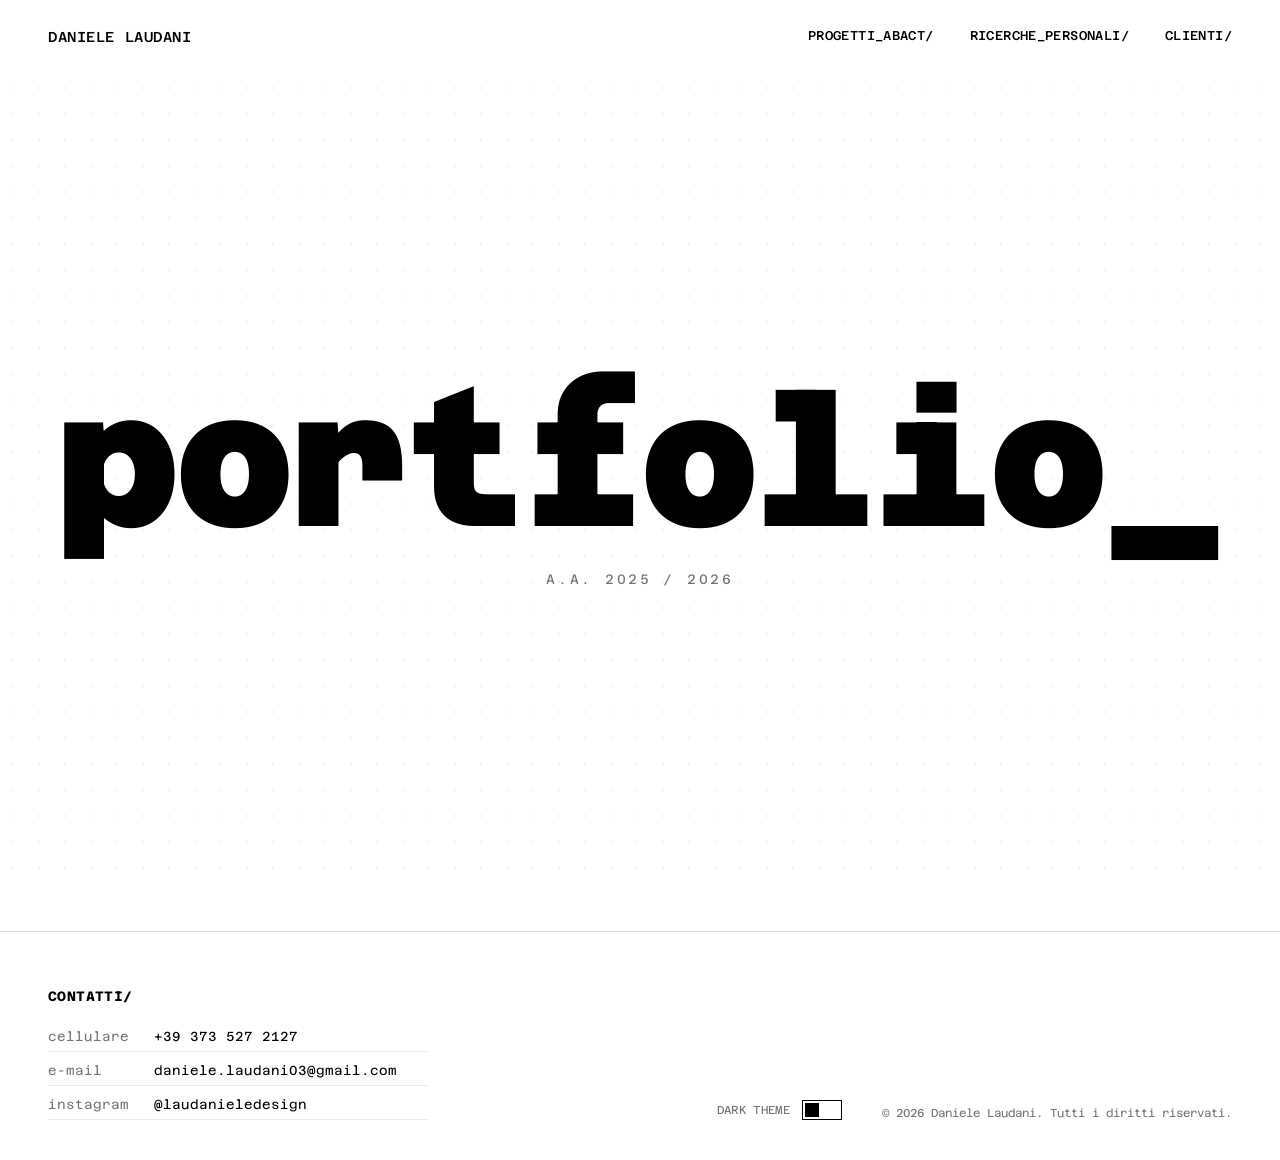
==== index.html @ 8e1e7590 "Initial commit" ====
<!DOCTYPE html>
<html lang="it">
<head>
<meta charset="UTF-8">
<meta name="viewport" content="width=device-width, initial-scale=1.0">
<title>Daniele Laudani — Portfolio</title>
<script>
  try {
    if (localStorage.getItem('theme') === 'dark') {
      document.documentElement.setAttribute('data-theme', 'dark');
    }
  } catch (e) {}
</script>

<link rel="preconnect" href="https://fonts.googleapis.com">
<link rel="preconnect" href="https://fonts.gstatic.com" crossorigin>
<link href="https://fonts.googleapis.com/css2?family=Azeret+Mono:wght@400;500;600;900&display=swap" rel="stylesheet">
<link rel="stylesheet" href="style.css">
</head>
<body>

  <header class="nav">
    <a class="nav__name" href="index.html">Daniele Laudani</a>
    <nav class="nav__links" aria-label="Sezioni portfolio">
      <a href="progetti-abact.html">PROGETTI_ABACT/</a>
      <a href="ricerche-personali.html">RICERCHE_PERSONALI/</a>
      <a href="clienti.html">CLIENTI/</a>
    </nav>
  </header>

  <main class="hero">
    <div class="hero__dotgrid" aria-hidden="true"></div>
    <div class="hero__content">
      <h1 class="hero__title">portfolio<span class="cursor" aria-hidden="true">_</span></h1>
      <p class="hero__meta">a.a. 2025 / 2026</p>
    </div>
  </main>

  <footer class="footer">
    <div class="footer__inner">
      <div>
        <div class="footer__label">CONTATTI/</div>
        <dl class="footer__contacts">
          <div class="footer__row">
            <dt>cellulare</dt>
            <dd><a href="tel:+393735272127">+39 373 527 2127</a></dd>
          </div>
          <div class="footer__row">
            <dt>e-mail</dt>
            <dd><a href="mailto:daniele.laudani03@gmail.com">daniele.laudani03@gmail.com</a></dd>
          </div>
          <div class="footer__row">
            <dt>instagram</dt>
            <dd><a href="https://instagram.com/laudanieledesign" target="_blank" rel="noopener">@laudanieledesign</a></dd>
          </div>
        </dl>
      </div>
      <div class="theme-toggle">
        <span class="theme-toggle__label">Dark theme</span>
        <button type="button" class="theme-toggle__switch" id="theme-toggle" aria-pressed="false" aria-label="Attiva tema scuro">
          <span class="theme-toggle__thumb" aria-hidden="true"></span>
        </button>
      </div>
      <p class="footer__copy">&copy; 2026 Daniele Laudani. Tutti i diritti riservati.</p>
    </div>
  </footer>

  <script src="script.js" defer></script>
</body>
</html>
---- style.css ----
/* =========================================================
   Daniele Laudani — Portfolio
   Shared stylesheet
   ========================================================= */

:root{
  --bg: #ffffff;
  --bg-rgb: 255,255,255;
  --fg: #000000;
  --rule: rgba(0,0,0,0.12);
  --rule-soft: rgba(0,0,0,0.08);
  --muted: rgba(0,0,0,0.55);
  --nav-pad-x: 48px;
  --nav-pad-y: 28px;
  --page-pad-x: 48px;
}

:root[data-theme="dark"]{
  --bg: #0a0a0a;
  --bg-rgb: 10,10,10;
  --fg: #ffffff;
  --rule: rgba(255,255,255,0.16);
  --rule-soft: rgba(255,255,255,0.1);
  --muted: rgba(255,255,255,0.55);
}

*{ margin:0; padding:0; box-sizing:border-box; }

html, body{ background: var(--bg); color: var(--fg); }

::selection{ background: var(--fg); color: var(--bg); }
::-moz-selection{ background: var(--fg); color: var(--bg); }

body{
  font-family: 'Azeret Mono', monospace;
  -webkit-font-smoothing: antialiased;
  min-height: 100%;
  display: flex;
  flex-direction: column;
}

main{ flex: 1; }

a{ color: inherit; text-decoration: none; }

img{ max-width: 100%; display: block; }

/* ---------- NAVBAR ---------- */
.nav{
  position: sticky;
  top: 0; left: 0; right: 0;
  z-index: 10;
  display: flex;
  align-items: center;
  justify-content: space-between;
  padding: var(--nav-pad-y) var(--nav-pad-x);
  background: var(--bg);
  border-bottom: 1px solid transparent;
}

.nav__name{
  font-weight: 500;
  font-size: 0.9rem;
  letter-spacing: 0.04em;
  text-transform: uppercase;
  white-space: nowrap;
}

.nav__links{
  display: flex;
  align-items: center;
  gap: 36px;
}

.nav__links a{
  position: relative;
  font-size: 0.8rem;
  font-weight: 500;
  letter-spacing: 0.03em;
  text-transform: uppercase;
  padding-bottom: 3px;
}

.nav__links a::after{
  content: '';
  position: absolute;
  left: 0; bottom: 0;
  width: 0; height: 1px;
  background: var(--fg);
  transition: width 0.25s ease;
}

.nav__links a:hover::after,
.nav__links a:focus-visible::after{ width: 100%; }

.nav__links a[aria-current="page"]::after{ width: 100%; }

.nav__links a:focus-visible{
  outline: 2px solid var(--fg);
  outline-offset: 4px;
}

/* ---------- HOME HERO ---------- */
.hero{
  position: relative;
  min-height: calc(100vh - 84px);
  display: flex;
  align-items: center;
  justify-content: center;
  overflow: hidden;
}

.hero__dotgrid{
  position: absolute;
  inset: 0;
  background-image: radial-gradient(var(--fg) 1px, transparent 1.2px);
  background-size: 26px 26px;
  opacity: 0.055;
  pointer-events: none;
}

.hero__content{ position: relative; text-align: center; padding: 0 24px; }

.hero__title{
  font-family: 'Azeret Mono', monospace;
  font-weight: 900;
  font-size: clamp(3.2rem, 15vw, 11.5rem);
  line-height: 0.9;
  letter-spacing: -0.02em;
}

.cursor{ display: inline-block; animation: blink 1s steps(1) infinite; }
@keyframes blink{ 50%{ opacity: 0; } }

.hero__meta{
  margin-top: 26px;
  font-size: 0.85rem;
  font-weight: 400;
  letter-spacing: 0.2em;
  text-transform: uppercase;
  opacity: 0.55;
}

@media (prefers-reduced-motion: reduce){ .cursor{ animation: none; } }

/* ---------- SECTION PAGE HEADER ---------- */
.page-header{
  padding: 72px var(--page-pad-x) 56px;
  max-width: 1400px;
  margin: 0 auto;
}

.page-header__title{
  font-weight: 900;
  font-size: clamp(2.4rem, 7vw, 4.6rem);
  line-height: 0.95;
  letter-spacing: -0.01em;
}

.page-header__desc{
  margin-top: 20px;
  max-width: 640px;
  font-size: 0.95rem;
  line-height: 1.6;
  color: var(--muted);
}

/* ---------- PROJECT BLOCKS ---------- */
.projects{
  max-width: 1400px;
  margin: 0 auto;
  padding: 0 var(--page-pad-x) 40px;
}

.project{
  padding: 20px 0;
  border-top: 1px solid var(--rule);
}

.project__grid{
  display: grid;
  grid-template-columns: minmax(240px, 0.85fr) 1.5fr;
  gap: 56px;
  align-items: start;
}

.project__title{
  margin: 0;
}

.project__header{
  display: block;
  width: 100%;
  background: none;
  border: none;
  margin: 0;
  padding: 12px 0;
  font: inherit;
  color: inherit;
  text-align: left;
  cursor: pointer;
}

.project__header:focus-visible{
  outline: 2px solid var(--fg);
  outline-offset: 4px;
}

.project__header-text{
  position: relative;
  display: inline-block;
  font-weight: 700;
  font-size: clamp(1.3rem, 2.4vw, 1.8rem);
  letter-spacing: 0.01em;
  text-transform: uppercase;
  padding-bottom: 4px;
}

.project__header-text::after{
  content: '';
  position: absolute;
  left: 0; bottom: 0;
  width: 0; height: 1px;
  background: var(--fg);
  transition: width 0.25s ease;
}

.project__header:hover .project__header-text::after,
.project__header:focus-visible .project__header-text::after{ width: 100%; }

.project__collapse{
  display: grid;
  grid-template-rows: 0fr;
  transition: grid-template-rows 0.5s cubic-bezier(0.65, 0, 0.35, 1);
}

.project.is-open .project__collapse{
  grid-template-rows: 1fr;
}

.project__collapse-inner{
  overflow: hidden;
  min-height: 0;
}

.project__collapse-inner .project__grid{
  padding-top: 16px;
  padding-bottom: 24px;
}

.project__desc{
  font-size: 0.92rem;
  line-height: 1.65;
  color: var(--fg);
  margin-bottom: 24px;
}

.project__link{
  display: inline-flex;
  align-items: center;
  gap: 8px;
  font-size: 0.82rem;
  font-weight: 600;
  text-transform: uppercase;
  letter-spacing: 0.03em;
  border-bottom: 1px solid var(--fg);
  padding-bottom: 2px;
  margin-bottom: 28px;
}

.project__link:hover{ opacity: 0.6; }

/* spec / notes list — echoes the underlined label rows from the source deck */
.specs{ margin-top: 8px; }

.specs__row{
  display: grid;
  grid-template-columns: minmax(120px, 45%) 1fr;
  gap: 12px 20px;
  padding: 9px 0;
  border-bottom: 1px solid var(--rule-soft);
  font-size: 0.8rem;
}

.specs__row:first-child{ border-top: 1px solid var(--rule-soft); }

.specs__row dt{
  color: var(--muted);
  text-transform: none;
}

.specs__row dd{ font-weight: 500; }

/* image groups */
.project__images{
  display: grid;
  gap: 18px;
}

.project__images.cols-1{ grid-template-columns: 1fr; }
.project__images.cols-2{ grid-template-columns: repeat(2, 1fr); }
.project__images.cols-3{ grid-template-columns: repeat(3, 1fr); }

.project__images.gallery{
  grid-template-columns: repeat(auto-fit, minmax(150px, 1fr));
}

.project__images.feature{
  grid-template-columns: 1.4fr 1fr;
}

.project__images.feature .feature__stack{
  display: flex;
  flex-direction: column;
  gap: 18px;
}

.project__images figure{ display: flex; flex-direction: column; gap: 8px; }

.project__images img{
  width: 100%;
  height: auto;
  border: 1px solid var(--rule-soft);
}

.project__images figcaption{
  font-size: 0.7rem;
  color: var(--muted);
  letter-spacing: 0.02em;
}

@media (max-width: 900px){
  .project__grid{ grid-template-columns: 1fr; gap: 32px; }
  .project__images.cols-2,
  .project__images.cols-3{ grid-template-columns: repeat(2, 1fr); }
  .project__images.feature{ grid-template-columns: 1fr; }
}

@media (max-width: 560px){
  .project__images.cols-2,
  .project__images.cols-3{ grid-template-columns: 1fr; }
  .specs__row{ grid-template-columns: 1fr; }
}

/* ---------- FOOTER ---------- */
.footer{
  border-top: 1px solid var(--rule);
  padding: 56px var(--page-pad-x) 40px;
  margin-top: 40px;
}

.footer__inner{
  max-width: 1400px;
  margin: 0 auto;
  display: grid;
  grid-template-columns: 1fr auto auto;
  gap: 40px;
  align-items: end;
}

.footer__label{
  font-weight: 700;
  font-size: 0.85rem;
  text-transform: uppercase;
  letter-spacing: 0.03em;
  margin-bottom: 18px;
}

.footer__contacts{ display: flex; flex-direction: column; gap: 4px; }

.footer__row{
  display: grid;
  grid-template-columns: 90px 1fr;
  gap: 16px;
  padding: 7px 0;
  border-bottom: 1px solid var(--rule-soft);
  font-size: 0.82rem;
  max-width: 380px;
}

.footer__row dt{ color: var(--muted); }

.footer__row dd:hover{ opacity: 0.6; }

.footer__copy{
  font-size: 0.72rem;
  color: var(--muted);
  text-align: right;
  white-space: nowrap;
}

/* ---------- THEME TOGGLE ---------- */
.theme-toggle{
  display: flex;
  align-items: center;
  gap: 12px;
}

.theme-toggle__label{
  font-size: 0.72rem;
  text-transform: uppercase;
  letter-spacing: 0.03em;
  color: var(--muted);
  white-space: nowrap;
}

.theme-toggle__switch{
  position: relative;
  flex-shrink: 0;
  width: 40px;
  height: 20px;
  padding: 2px;
  background: none;
  border: 1px solid var(--fg);
  cursor: pointer;
}

.theme-toggle__thumb{
  display: block;
  width: 14px;
  height: 14px;
  background: var(--fg);
  transition: transform 0.25s ease;
}

.theme-toggle__switch[aria-pressed="true"] .theme-toggle__thumb{
  transform: translateX(18px);
}

.theme-toggle__switch:focus-visible{
  outline: 2px solid var(--fg);
  outline-offset: 4px;
}

@media (max-width: 700px){
  .nav{
    flex-direction: column;
    align-items: flex-start;
    gap: 18px;
    padding: 22px 24px;
  }
  .nav__links{
    flex-wrap: wrap;
    gap: 14px 22px;
    align-self: flex-end;
    text-align: right;
  }
  .page-header{ padding: 48px 24px 40px; }
  .projects{ padding: 0 24px 24px; }
  .footer{ padding: 40px 24px 32px; }
  .footer__inner{ grid-template-columns: 1fr; gap: 20px; }
  .footer__copy{ text-align: left; margin-top: 4px; }
  .theme-toggle{ justify-content: space-between; }
}

/* ---------- LIGHTBOX ---------- */
.project__images img{ cursor: zoom-in; }

.lightbox{
  position: fixed;
  inset: 0;
  z-index: 100;
  display: flex;
  align-items: center;
  justify-content: center;
  padding: 56px;
  background: rgba(var(--bg-rgb), 0.88);
  backdrop-filter: blur(24px) saturate(140%);
  -webkit-backdrop-filter: blur(24px) saturate(140%);
  opacity: 0;
  visibility: hidden;
  transition: opacity 0.4s ease, visibility 0.4s ease, backdrop-filter 0.4s ease;
}

.lightbox.is-visible{
  opacity: 1;
  visibility: visible;
}

.lightbox__img{
  display: block;
  max-width: 100%;
  max-height: 100%;
  width: auto;
  height: auto;
  border: 1px solid var(--rule);
  box-shadow: 0 30px 80px rgba(0,0,0,0.4);
  transform: scale(0.94);
  transition: transform 0.4s cubic-bezier(0.16, 1, 0.3, 1);
}

.lightbox.is-visible .lightbox__img{
  transform: scale(1);
}

.lightbox__close{
  position: fixed;
  top: 24px; right: 24px;
  width: 42px; height: 42px;
  display: flex;
  align-items: center;
  justify-content: center;
  background: none;
  border: 1px solid var(--fg);
  color: var(--fg);
  font-family: inherit;
  font-size: 1.4rem;
  line-height: 1;
  cursor: pointer;
}

.lightbox__close:hover,
.lightbox__close:focus-visible{ opacity: 0.6; }

.lightbox__close:focus-visible{
  outline: 2px solid var(--fg);
  outline-offset: 4px;
}

body.lightbox-open{ overflow: hidden; }

@media (max-width: 700px){
  .lightbox{ padding: 24px; }
  .lightbox__close{ top: 16px; right: 16px; }
}
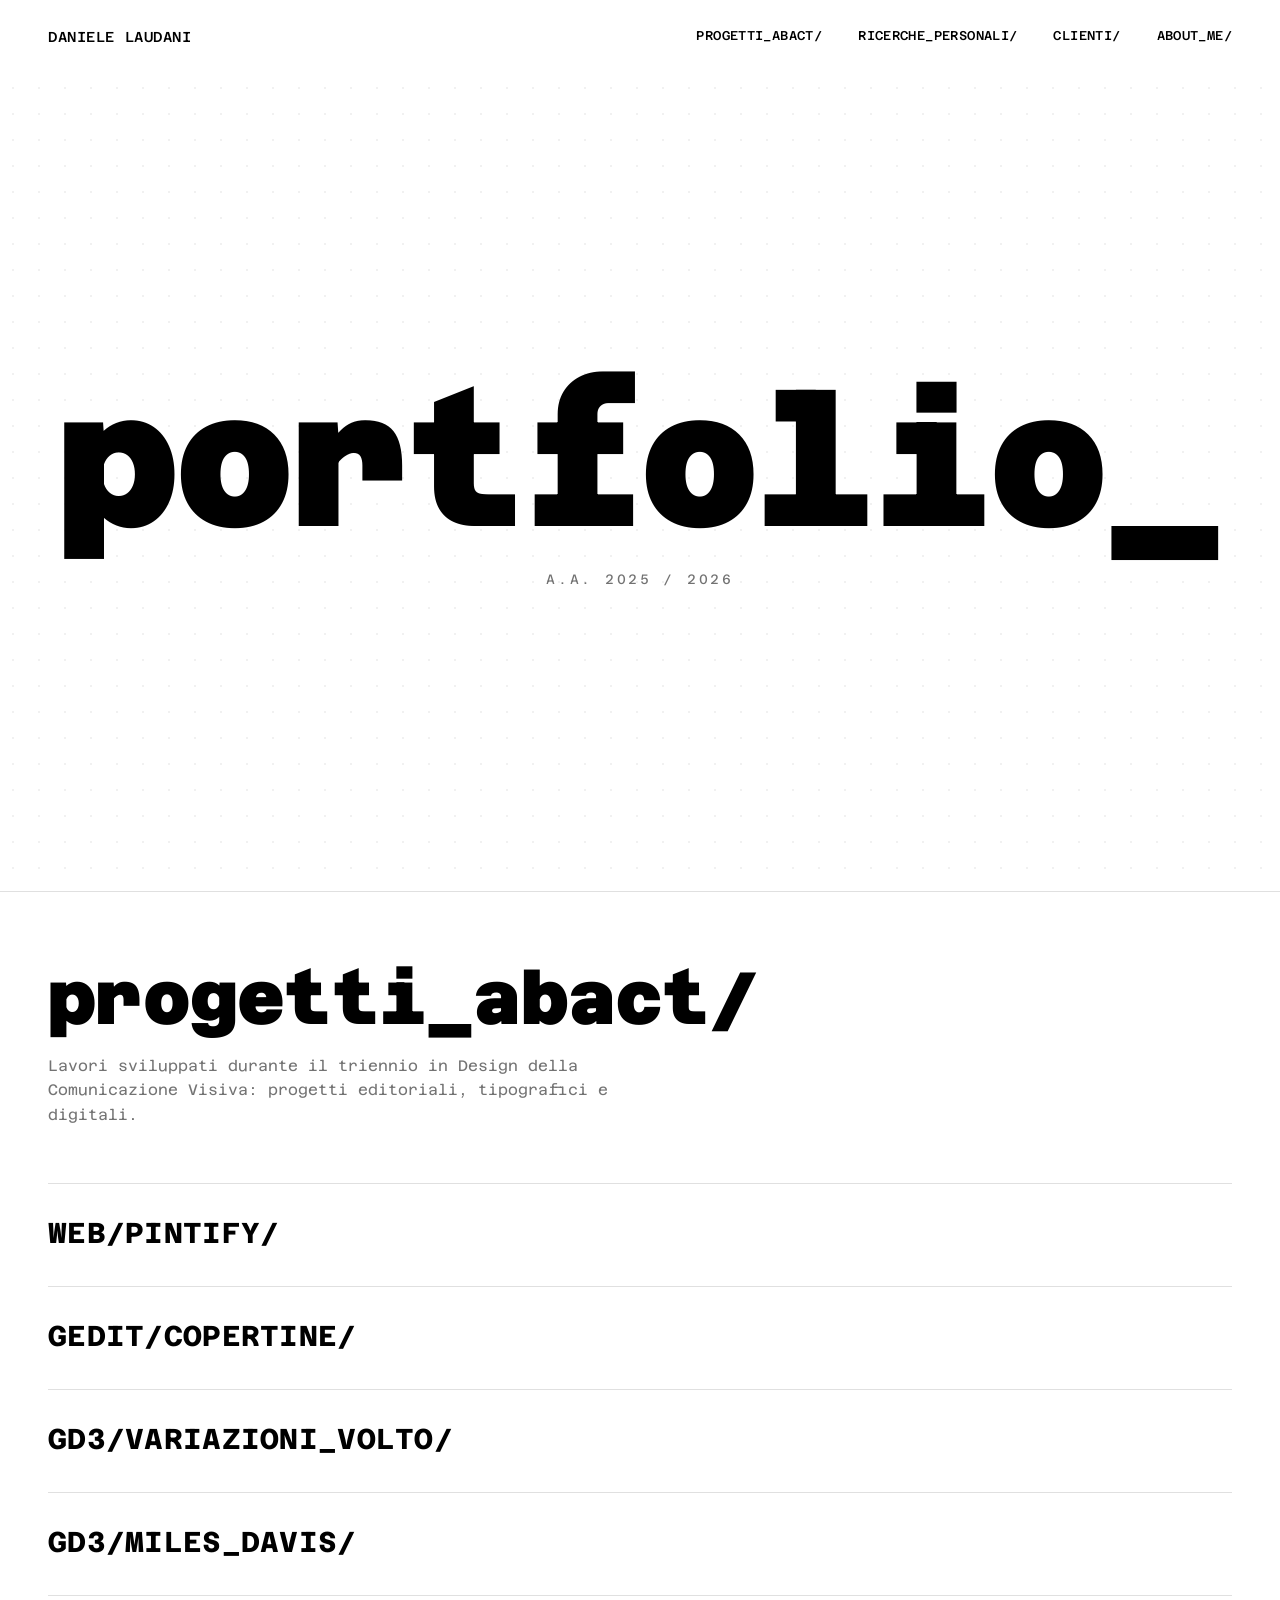
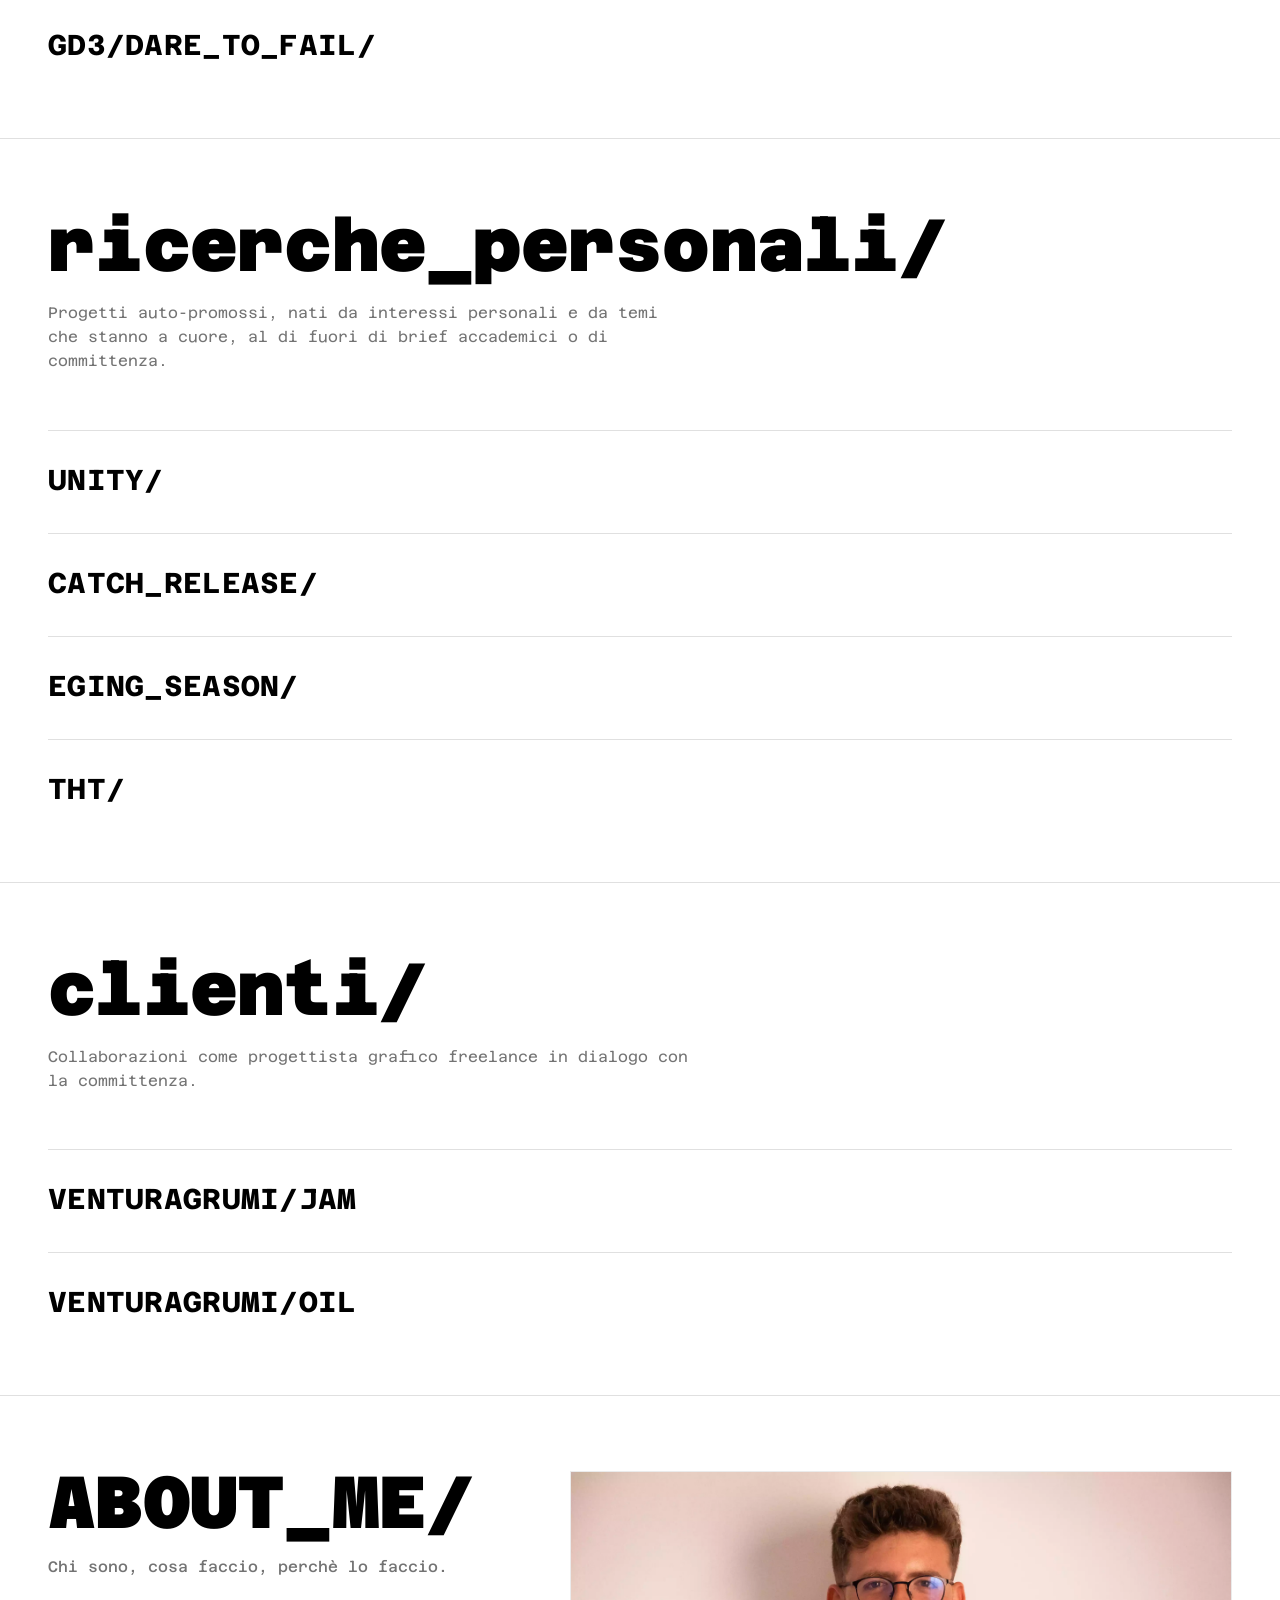
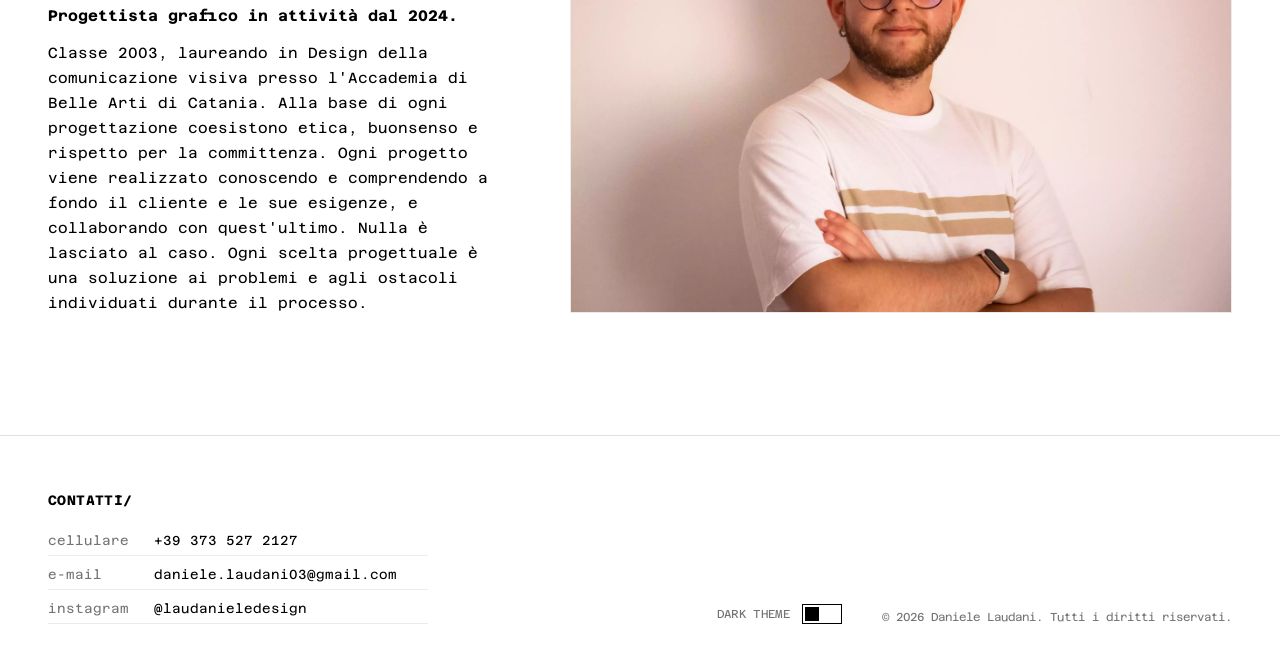
==== commit fab8bd92: "merging all html merged into one" ====
--- a/index.html
+++ b/index.html
@@ -20,20 +20,411 @@
 <body>
 
   <header class="nav">
-    <a class="nav__name" href="index.html">Daniele Laudani</a>
+    <a class="nav__name" href="#top">Daniele Laudani</a>
     <nav class="nav__links" aria-label="Sezioni portfolio">
-      <a href="progetti-abact.html">PROGETTI_ABACT/</a>
-      <a href="ricerche-personali.html">RICERCHE_PERSONALI/</a>
-      <a href="clienti.html">CLIENTI/</a>
+      <a href="#progetti-abact">PROGETTI_ABACT/</a>
+      <a href="#ricerche-personali">RICERCHE_PERSONALI/</a>
+      <a href="#clienti">CLIENTI/</a>
+      <a href="#about-me">ABOUT_ME/</a>
     </nav>
   </header>
 
-  <main class="hero">
-    <div class="hero__dotgrid" aria-hidden="true"></div>
-    <div class="hero__content">
-      <h1 class="hero__title">portfolio<span class="cursor" aria-hidden="true">_</span></h1>
-      <p class="hero__meta">a.a. 2025 / 2026</p>
-    </div>
+  <main>
+
+    <section id="top" class="hero">
+      <div class="hero__dotgrid" aria-hidden="true"></div>
+      <div class="hero__content">
+        <h1 class="hero__title">portfolio<span class="cursor" aria-hidden="true">_</span></h1>
+        <p class="hero__meta">a.a. 2025 / 2026</p>
+      </div>
+    </section>
+
+    <section id="progetti-abact" class="page-section">
+      <div class="page-header">
+        <h2 class="page-header__title">progetti_abact/</h2>
+        <p class="page-header__desc">Lavori sviluppati durante il triennio in Design della Comunicazione Visiva: progetti editoriali, tipografici e digitali.</p>
+      </div>
+
+      <div class="projects">
+
+        <!-- WEB/PINTIFY -->
+        <section class="project" id="pintify">
+          <h3 class="project__title">
+            <button class="project__header" type="button" aria-expanded="false" aria-controls="pintify-panel">
+              <span class="project__header-text">Web/Pintify/</span>
+            </button>
+          </h3>
+          <div class="project__collapse">
+            <div class="project__collapse-inner" id="pintify-panel" inert>
+              <div class="project__grid">
+                <div>
+                  <p class="project__desc">Progetto in team. È stato progettato e scritto un sito web di tipo informativo allo scopo di far conoscere l'universo della birra, la sua storia, la sua produzione e il suo prestigio mondiale.</p>
+                  <a class="project__link" href="https://alepalee.github.io/Pintify/index.html" target="_blank" rel="noopener">Visita il sito ↗</a>
+                  <dl class="specs">
+                    <div class="specs__row">
+                      <dt>Membri del progetto</dt>
+                      <dd>Daniele Laudani (design)<br>Mattia Leocata (css/javascript)<br>Alessio Palermo (html/css)<br>Daniel Perricone (design)</dd>
+                    </div>
+                  </dl>
+                </div>
+                <div class="project__images cols-2">
+                  <figure><img src="assets/img/pintify-mockup.jpg" alt="Mockup del sito Pintify su iMac"></figure>
+                  <figure><img src="assets/img/pintify-detail.jpg" alt="Dettaglio della hero section di Pintify"></figure>
+                </div>
+              </div>
+            </div>
+          </div>
+        </section>
+
+        <!-- GEDIT/COPERTINE -->
+        <section class="project" id="gedit-copertine">
+          <h3 class="project__title">
+            <button class="project__header" type="button" aria-expanded="false" aria-controls="gedit-copertine-panel">
+              <span class="project__header-text">Gedit/Copertine/</span>
+            </button>
+          </h3>
+          <div class="project__collapse">
+            <div class="project__collapse-inner" id="gedit-copertine-panel" inert>
+              <div class="project__grid">
+                <div>
+                  <p class="project__desc">Progettazione di 3 copertine. Le prime due copertine fanno parte di una collana editoriale, mantenendo infatti la stessa grammatica visiva, la terza copertina è progettata per un fuori collana.</p>
+                  <dl class="specs">
+                    <div class="specs__row"><dt>Formato copertina</dt><dd>10 x 15 cm</dd></div>
+                    <div class="specs__row"><dt>Largh. bandelle</dt><dd>7 cm</dd></div>
+                    <div class="specs__row"><dt>Largh. costa</dt><dd>1,5 cm</dd></div>
+                    <div class="specs__row"><dt>Tipografia collana</dt><dd>League Spartan</dd></div>
+                    <div class="specs__row"><dt>Tipografia fuori collana</dt><dd>Gazzetta</dd></div>
+                  </dl>
+                </div>
+                <div class="project__images cols-1">
+                  <figure><img src="assets/img/gedit-ernesto-franco.jpg" alt="Copertina di Storie fantastiche di isole vere, Ernesto Franco"><figcaption>Ernesto Franco — Storie fantastiche di isole vere</figcaption></figure>
+                  <figure><img src="assets/img/gedit-sepulveda.jpg" alt="Copertina di Storia di una lumaca, Luis Sepúlveda"><figcaption>Luis Sepúlveda — Storia di una lumaca che scoprì l'importanza della lentezza</figcaption></figure>
+                  <figure><img src="assets/img/gedit-carofiglio.jpg" alt="Copertina di Elogio dell'ignoranza e dell'errore, Gianrico Carofiglio"><figcaption>Gianrico Carofiglio — Elogio dell'ignoranza e dell'errore (fuori collana)</figcaption></figure>
+                </div>
+              </div>
+            </div>
+          </div>
+        </section>
+
+        <!-- GD3/VARIAZIONI_VOLTO -->
+        <section class="project" id="variazioni-volto">
+          <h3 class="project__title">
+            <button class="project__header" type="button" aria-expanded="false" aria-controls="variazioni-volto-panel">
+              <span class="project__header-text">GD3/Variazioni_Volto/</span>
+            </button>
+          </h3>
+          <div class="project__collapse">
+            <div class="project__collapse-inner" id="variazioni-volto-panel" inert>
+              <div class="project__grid">
+                <div>
+                  <p class="project__desc">È stato chiesto di trasformare un ritratto fotografico in un simbolo/pittogramma. Il progetto riprende un esercizio di Bruno Munari — Variazioni sul tema del viso umano (1964).</p>
+                </div>
+                <div class="project__images cols-1">
+                  <figure><img src="assets/img/volto-ritratti.jpg" alt="Serie di ritratti a china, dal realistico al sintetico"><figcaption>Dal ritratto fotografico al segno essenziale</figcaption></figure>
+                  <figure><img src="assets/img/volto-griglia.jpg" alt="Griglia di variazioni sul volto, stile organico e stile pieno"><figcaption>Variazioni sul tema del viso — due grammatiche a confronto</figcaption></figure>
+                  <figure style="max-width:260px"><img src="assets/img/volto-logomark.png" alt="Marchio finale derivato dalle variazioni sul volto"><figcaption>Il segno finale</figcaption></figure>
+                </div>
+              </div>
+            </div>
+          </div>
+        </section>
+
+        <!-- GD3/MILES_DAVIS -->
+        <section class="project" id="miles-davis">
+          <h3 class="project__title">
+            <button class="project__header" type="button" aria-expanded="false" aria-controls="miles-davis-panel">
+              <span class="project__header-text">GD3/Miles_Davis/</span>
+            </button>
+          </h3>
+          <div class="project__collapse">
+            <div class="project__collapse-inner" id="miles-davis-panel" inert>
+              <div class="project__grid">
+                <div>
+                  <p class="project__desc">Trittico di manifesti realizzati in occasione del centenario dalla nascita di Davis. I manifesti tipografici traducono in linguaggio visivo i suoi insegnamenti e la sua eredità lasciata alla musica.</p>
+                  <dl class="specs">
+                    <div class="specs__row"><dt>Formato</dt><dd>70 x 100 cm</dd></div>
+                    <div class="specs__row"><dt>Tipografia</dt><dd>Big Shoulders Display</dd></div>
+                  </dl>
+                </div>
+                <div>
+                  <div class="project__images cols-2" style="margin-bottom:18px;">
+                    <figure><img src="assets/img/miles-poster-1.jpg" alt="Manifesto tipografico: it's not the notes you play"></figure>
+                    <figure><img src="assets/img/miles-poster-2.jpg" alt="Manifesto tipografico: do not fear mistakes"></figure>
+                  </div>
+                  <div class="project__images cols-1" style="margin-bottom:18px;">
+                    <figure><img src="assets/img/miles-poster-main.jpg" alt="Manifesto Miles Davis 100, composizione a cerchi concentrici"></figure>
+                  </div>
+                  <div class="project__images gallery">
+                    <figure><img src="assets/img/miles-process-1.jpg" alt="Pagine di processo creativo, taccuino"><figcaption>Processo</figcaption></figure>
+                    <figure><img src="assets/img/miles-process-2.jpg" alt="Pagine di processo creativo, studi su griglia puntinata"></figure>
+                    <figure><img src="assets/img/miles-process-3.jpg" alt="Studi di lettering Miles Davis"></figure>
+                  </div>
+                </div>
+              </div>
+            </div>
+          </div>
+        </section>
+
+        <!-- GD3/DARE_TO_FAIL -->
+        <section class="project" id="dare-to-fail">
+          <h3 class="project__title">
+            <button class="project__header" type="button" aria-expanded="false" aria-controls="dare-to-fail-panel">
+              <span class="project__header-text">GD3/Dare_to_Fail/</span>
+            </button>
+          </h3>
+          <div class="project__collapse">
+            <div class="project__collapse-inner" id="dare-to-fail-panel" inert>
+              <div class="project__grid">
+                <div>
+                  <p class="project__desc">Un pamphlet di 32 pagine che analizza e racconta due proposte di Marchio per Ford e mette in luce come anche in un progetto apparentemente perfetto, il fallimento possa sempre nascondersi dietro l'angolo.</p>
+                  <dl class="specs">
+                    <div class="specs__row"><dt>Formato</dt><dd>A5 (148x210mm)</dd></div>
+                    <div class="specs__row"><dt>N&deg; pagine</dt><dd>32 pagine</dd></div>
+                    <div class="specs__row"><dt>Rilegatura</dt><dd>Punto metallico</dd></div>
+                    <div class="specs__row"><dt>Tipologia carta</dt><dd>Patinata opaca 150g/m3</dd></div>
+                    <div class="specs__row"><dt>Stampato a</dt><dd>Giugno, 2026</dd></div>
+                  </dl>
+                </div>
+                <div>
+                  <div class="project__images feature">
+                    <figure><img src="assets/img/dare-cover-teal.jpg" alt="Copertina teal del pamphlet Dare to fail su tavolo da taglio"></figure>
+                    <div class="feature__stack">
+                      <figure><img src="assets/img/dare-detail-pink.jpg" alt="Dettaglio pagina rosa con citazione"></figure>
+                      <figure><img src="assets/img/dare-spread-pink.jpg" alt="Doppia pagina rosa con titolo Il fallimento non è ancora la fine"></figure>
+                    </div>
+                  </div>
+                </div>
+              </div>
+            </div>
+          </div>
+        </section>
+
+      </div>
+    </section>
+
+    <section id="ricerche-personali" class="page-section">
+      <div class="page-header">
+        <h2 class="page-header__title">ricerche_personali/</h2>
+        <p class="page-header__desc">Progetti auto-promossi, nati da interessi personali e da temi che stanno a cuore, al di fuori di brief accademici o di committenza.</p>
+      </div>
+
+      <div class="projects">
+
+        <!-- UNITY -->
+        <section class="project" id="unity">
+          <h3 class="project__title">
+            <button class="project__header" type="button" aria-expanded="false" aria-controls="unity-panel">
+              <span class="project__header-text">Unity/</span>
+            </button>
+          </h3>
+          <div class="project__collapse">
+            <div class="project__collapse-inner" id="unity-panel" inert>
+              <div class="project__grid">
+                <div>
+                  <p class="project__desc">Progetto (digitale) di comunicazione a sostegno della Global Sumud Flotilla per sensibilizzare e diffondere la voce di chi ha deciso di prendere una posizione concreta e a sostegno dell'umanità, a prescindere dalla propria nazionalità.</p>
+                  <dl class="specs">
+                    <div class="specs__row"><dt>Formato</dt><dd>IG Post (1080 x 1350 px)</dd></div>
+                    <div class="specs__row"><dt>Tipografia</dt><dd>Mattone</dd></div>
+                  </dl>
+                </div>
+                <div class="project__images cols-1" style="max-width:420px">
+                  <figure><img src="assets/img/unity-post.jpg" alt="Post Unity a sostegno della Global Sumud Flotilla, bandiere palestinesi disposte a freccia"></figure>
+                </div>
+              </div>
+            </div>
+          </div>
+        </section>
+
+        <!-- CATCH & RELEASE -->
+        <section class="project" id="catch-release">
+          <h3 class="project__title">
+            <button class="project__header" type="button" aria-expanded="false" aria-controls="catch-release-panel">
+              <span class="project__header-text">Catch_Release/</span>
+            </button>
+          </h3>
+          <div class="project__collapse">
+            <div class="project__collapse-inner" id="catch-release-panel" inert>
+              <div class="project__grid">
+                <div>
+                  <p class="project__desc">Progetto di comunicazione ambientale pensato per i pescatori d'acqua dolce a scopo di sensibilizzazione e diffusione della pratica del "catch &amp; release". Manifesti destinati ad affissioni presso fiumi, laghi e associazioni di pesca.</p>
+                  <dl class="specs">
+                    <div class="specs__row"><dt>Formato</dt><dd>A3 (29,7 x 42 cm)</dd></div>
+                    <div class="specs__row"><dt>Tipografia</dt><dd>Ostrich Sans</dd></div>
+                  </dl>
+                </div>
+                <div>
+                  <div class="project__images cols-2" style="margin-bottom:18px;">
+                    <figure><img src="assets/img/catch-poster-blue.jpg" alt="Manifesto Catch & Release, versione blu con persico rosso"></figure>
+                    <figure><img src="assets/img/catch-poster-yellow.jpg" alt="Manifesto Catch & Release, versione gialla con persico blu"></figure>
+                  </div>
+                  <div class="project__images cols-1">
+                    <figure><img src="assets/img/catch-billboard.jpg" alt="Manifesto affisso all'aperto tra la vegetazione"></figure>
+                  </div>
+                </div>
+              </div>
+            </div>
+          </div>
+        </section>
+
+        <!-- EGING SEASON -->
+        <section class="project" id="eging-season">
+          <h3 class="project__title">
+            <button class="project__header" type="button" aria-expanded="false" aria-controls="eging-season-panel">
+              <span class="project__header-text">Eging_Season/</span>
+            </button>
+          </h3>
+          <div class="project__collapse">
+            <div class="project__collapse-inner" id="eging-season-panel" inert>
+              <div class="project__grid">
+                <div>
+                  <p class="project__desc">Progetto (digitale) di comunicazione per i pescatori sportivi di mare in occasione dell'inizio della stagione della pesca ai cefalopodi (eging).</p>
+                  <dl class="specs">
+                    <div class="specs__row"><dt>Formato</dt><dd>IG post (1080 x 1350 px)</dd></div>
+                    <div class="specs__row"><dt>Tipografia</dt><dd>Source Sans 3</dd></div>
+                  </dl>
+                </div>
+                <div class="project__images cols-2">
+                  <figure><img src="assets/img/eging-emblem-duo.jpg" alt="Emblema eging season, doppia sagoma rossa e ciano"></figure>
+                  <figure><img src="assets/img/eging-mandala.jpg" alt="Composizione a mandala derivata dall'emblema eging"></figure>
+                  <figure><img src="assets/img/eging-emblem-red.jpg" alt="Emblema eging season in rosso con scritta giapponese"></figure>
+                  <figure><img src="assets/img/eging-pattern.jpg" alt="Pattern a texture con emblema eging ripetuto"></figure>
+                </div>
+              </div>
+            </div>
+          </div>
+        </section>
+
+        <!-- THT -->
+        <section class="project" id="tht">
+          <h3 class="project__title">
+            <button class="project__header" type="button" aria-expanded="false" aria-controls="tht-panel">
+              <span class="project__header-text">THT/</span>
+            </button>
+          </h3>
+          <div class="project__collapse">
+            <div class="project__collapse-inner" id="tht-panel" inert>
+              <div class="project__grid">
+                <div>
+                  <p class="project__desc">Totally Handmade Tackle è un piccolo brand che nasce in Sicilia. Si pone come obiettivo principale la produzione artigianale di esche artificiali e la promozione del "Made in Sicily" anche nel mondo della pesca.</p>
+                </div>
+                <div>
+                  <p class="project__desc" style="opacity:0.6; font-size:0.82rem;">Brand identity.</p>
+                  <div class="project__images feature" style="margin-bottom:36px;">
+                    <figure><img src="assets/img/tht_1.jpg" alt="Poster del brand THT, Totally Handmade Tackle, su sfondo marrone con illustrazione di pesce a righe"></figure>
+                    <div class="feature__stack">
+                      <figure><img src="assets/img/tht_2.jpg" alt="Logomark THT, monogramma stilizzato delle lettere T e H"></figure>
+                      <figure><img src="assets/img/tht_3.jpg" alt="Tavola degli elementi del brand THT: logo, adesivi e illustrazioni di esche e pesci"></figure>
+                    </div>
+                  </div>
+                  <p class="project__desc" style="opacity:0.6; font-size:0.82rem;">Ispirazioni per il progetto.</p>
+                  <div class="project__images cols-3">
+                    <figure><img src="assets/img/tht-inspo-rinascente.jpg" alt="Copertina la Rinascente, articoli per la pesca, illustrazione di pesci"><figcaption>laRinascente, Max Huber, 1951</figcaption></figure>
+                    <figure><img src="assets/img/tht-inspo-nature.jpg" alt="Copertina Nature Magazine 1944 con trota"><figcaption>Nature Magazine, Sconosciuto, 1944</figcaption></figure>
+                    <figure><img src="assets/img/tht-inspo-orvis.jpg" alt="Copertina Orvis Spring 1969 con pesce e amo"><figcaption>Orvis, Sconosciuto, 1969</figcaption></figure>
+                  </div>
+                </div>
+              </div>
+            </div>
+          </div>
+        </section>
+
+      </div>
+    </section>
+
+    <section id="clienti" class="page-section">
+      <div class="page-header">
+        <h2 class="page-header__title">clienti/</h2>
+        <p class="page-header__desc">Collaborazioni come progettista grafico freelance in dialogo con la committenza.</p>
+      </div>
+
+      <div class="projects">
+
+        <!-- VENTURAGRUMI/JAM -->
+        <section class="project" id="venturagrumi-jam">
+          <h3 class="project__title">
+            <button class="project__header" type="button" aria-expanded="false" aria-controls="venturagrumi-jam-panel">
+              <span class="project__header-text">Venturagrumi/Jam</span>
+            </button>
+          </h3>
+          <div class="project__collapse">
+            <div class="project__collapse-inner" id="venturagrumi-jam-panel" inert>
+              <div class="project__grid">
+                <div>
+                  <p class="project__desc">Venturagrumi è una piccola azienda agricola basata nel catanese con dei punti vendita al nord, dove esporta direttamente i suoi prodotti bio e artigianali prodotti in Sicilia. Il design delle etichette mantiene un'estetica essenziale, chiara e pulita. La forma principale del vulcano presente nel marchio si ripropone come elemento grafico caratterizzante, garantendo riconoscimento immediato e identità tra i vari prodotti.</p>
+                  <dl class="specs">
+                    <div class="specs__row"><dt>Tipologia etichetta</dt><dd>A fascia</dd></div>
+                    <div class="specs__row"><dt>Dimensioni</dt><dd>L:10,5 cm A:4,8 cm</dd></div>
+                  </dl>
+                </div>
+                <div>
+                  <div class="project__images gallery" style="margin-bottom:18px;">
+                    <figure><img src="assets/img/jam-label-gelsi.jpg" alt="Etichetta confettura di Gelsi"></figure>
+                    <figure><img src="assets/img/jam-label-arancia-rossa.jpg" alt="Etichetta marmellata di Arancia Rossa"></figure>
+                    <figure><img src="assets/img/jam-label-limone.jpg" alt="Etichetta marmellata di Limone"></figure>
+                    <figure><img src="assets/img/jam-label-arancia-bionda.jpg" alt="Etichetta marmellata di Arancia Bionda"></figure>
+                    <figure><img src="assets/img/jam-label-mandarino.jpg" alt="Etichetta marmellata di Mandarino"></figure>
+                    <figure><img src="assets/img/jam-label-ficodindia.jpg" alt="Etichetta confettura di Ficodindia"></figure>
+                  </div>
+                  <div class="project__images cols-2">
+                    <figure><img src="assets/img/jam-jar-mandarino.jpg" alt="Vasetto di marmellata di mandarino fotografato"></figure>
+                    <figure><img src="assets/img/jam-jar-limone.jpg" alt="Vasetto di marmellata di limone fotografato"></figure>
+                  </div>
+                </div>
+              </div>
+            </div>
+          </div>
+        </section>
+
+        <!-- VENTURAGRUMI/OIL -->
+        <section class="project" id="venturagrumi-oil">
+          <h3 class="project__title">
+            <button class="project__header" type="button" aria-expanded="false" aria-controls="venturagrumi-oil-panel">
+              <span class="project__header-text">Venturagrumi/Oil</span>
+            </button>
+          </h3>
+          <div class="project__collapse">
+            <div class="project__collapse-inner" id="venturagrumi-oil-panel" inert>
+              <div class="project__grid">
+                <div>
+                  <p class="project__desc">Venturagrumi è una piccola azienda agricola basata nel catanese con dei punti vendita al nord, dove esporta direttamente i suoi prodotti bio e artigianali prodotti in Sicilia. Il design delle etichette mantiene un'estetica essenziale, chiara e pulita. La forma principale del vulcano presente nel marchio si ripropone come elemento grafico caratterizzante, garantendo riconoscimento immediato e identità tra i vari prodotti.</p>
+                  <dl class="specs">
+                    <div class="specs__row"><dt>Tipologia etichetta</dt><dd>Fronte/retro</dd></div>
+                    <div class="specs__row"><dt>Dimensioni fronte</dt><dd>L:12 cm A:15 cm</dd></div>
+                    <div class="specs__row"><dt>Dimensioni retro</dt><dd>L:8 cm A:13 cm</dd></div>
+                  </dl>
+                </div>
+                <div>
+                  <div class="project__images cols-2" style="margin-bottom:18px;">
+                    <figure><img src="assets/img/oil-label-front.png" alt="Etichetta fronte olio extravergine Nocellara Etnea"></figure>
+                    <figure><img src="assets/img/oil-label-back.jpg" alt="Etichetta retro con valori nutrizionali"></figure>
+                  </div>
+                  <div class="project__images cols-2">
+                    <figure><img src="assets/img/oil-bottle-back.png" alt="Bottiglia di olio, retro"><figcaption>Fronte</figcaption></figure>
+                    <figure><img src="assets/img/oil-bottle-front.png" alt="Bottiglia di olio, fronte"><figcaption>Retro</figcaption></figure>
+                  </div>
+                </div>
+              </div>
+            </div>
+          </div>
+        </section>
+
+      </div>
+    </section>
+
+    <section id="about-me" class="page-section">
+      <div class="about">
+        <div class="about__text">
+          <h2 class="about__title">ABOUT_ME/</h2>
+          <p class="about__subtitle">Chi sono, cosa faccio, perchè lo faccio.</p>
+          <p class="about__lead">Progettista grafico in attività dal 2024.</p>
+          <p class="about__desc">Classe 2003, laureando in Design della comunicazione visiva presso l'Accademia di Belle Arti di Catania. Alla base di ogni progettazione coesistono etica, buonsenso e rispetto per la committenza. Ogni progetto viene realizzato conoscendo e comprendendo a fondo il cliente e le sue esigenze, e collaborando con quest'ultimo. Nulla è lasciato al caso. Ogni scelta progettuale è una soluzione ai problemi e agli ostacoli individuati durante il processo.</p>
+        </div>
+        <div class="about__image">
+          <img src="assets/img/img_professionale.png" alt="Ritratto professionale di Daniele Laudani">
+        </div>
+      </div>
+    </section>
+
   </main>
 
   <footer class="footer">
--- a/style.css
+++ b/style.css
@@ -13,6 +13,7 @@
   --nav-pad-x: 48px;
   --nav-pad-y: 28px;
   --page-pad-x: 48px;
+  --nav-height: 84px;
 }
 
 :root[data-theme="dark"]{
@@ -26,7 +27,13 @@
 
 *{ margin:0; padding:0; box-sizing:border-box; }
 
+html{ scroll-behavior: smooth; }
+
 html, body{ background: var(--bg); color: var(--fg); }
+
+@media (prefers-reduced-motion: reduce){
+  html{ scroll-behavior: auto; }
+}
 
 ::selection{ background: var(--fg); color: var(--bg); }
 ::-moz-selection{ background: var(--fg); color: var(--bg); }
@@ -100,9 +107,16 @@
   outline-offset: 4px;
 }
 
+/* ---------- ONE-PAGE SECTIONS ---------- */
+.page-section{
+  scroll-margin-top: var(--nav-height);
+  border-top: 1px solid var(--rule);
+}
+
 /* ---------- HOME HERO ---------- */
 .hero{
   position: relative;
+  scroll-margin-top: var(--nav-height);
   min-height: calc(100vh - 84px);
   display: flex;
   align-items: center;
@@ -152,9 +166,10 @@
 
 .page-header__title{
   font-weight: 900;
-  font-size: clamp(2.4rem, 7vw, 4.6rem);
+  font-size: clamp(1.6rem, 7vw, 4.6rem);
   line-height: 0.95;
   letter-spacing: -0.01em;
+  white-space: nowrap;
 }
 
 .page-header__desc{
@@ -163,6 +178,55 @@
   font-size: 0.95rem;
   line-height: 1.6;
   color: var(--muted);
+}
+
+/* ---------- ABOUT ME ---------- */
+.about{
+  max-width: 1400px;
+  margin: 0 auto;
+  padding: 72px var(--page-pad-x) 80px;
+  display: grid;
+  grid-template-columns: minmax(280px, 0.9fr) 1.3fr;
+  gap: 64px;
+  align-items: center;
+}
+
+.about__title{
+  font-weight: 900;
+  font-size: clamp(2.4rem, 7vw, 4.6rem);
+  line-height: 0.95;
+  letter-spacing: -0.01em;
+  margin-bottom: 20px;
+}
+
+.about__subtitle{
+  font-size: 0.95rem;
+  font-weight: 500;
+  color: var(--muted);
+  margin-bottom: 32px;
+}
+
+.about__lead{
+  font-size: 0.95rem;
+  font-weight: 700;
+  margin-bottom: 16px;
+}
+
+.about__desc{
+  font-size: 0.92rem;
+  line-height: 1.7;
+  color: var(--fg);
+}
+
+.about__image img{
+  width: 100%;
+  height: auto;
+  display: block;
+  border: 1px solid var(--rule-soft);
+}
+
+@media (max-width: 900px){
+  .about{ grid-template-columns: 1fr; gap: 40px; padding: 48px 24px 56px; }
 }
 
 /* ---------- PROJECT BLOCKS ---------- */
@@ -210,7 +274,7 @@
   position: relative;
   display: inline-block;
   font-weight: 700;
-  font-size: clamp(1.3rem, 2.4vw, 1.8rem);
+  font-size: clamp(1.1rem, 2.4vw, 1.8rem);
   letter-spacing: 0.01em;
   text-transform: uppercase;
   padding-bottom: 4px;
@@ -334,6 +398,8 @@
   .project__images.cols-2,
   .project__images.cols-3{ grid-template-columns: repeat(2, 1fr); }
   .project__images.feature{ grid-template-columns: 1fr; }
+  .project{ padding: 12px 0; }
+  .project__header{ padding: 8px 0; }
 }
 
 @media (max-width: 560px){
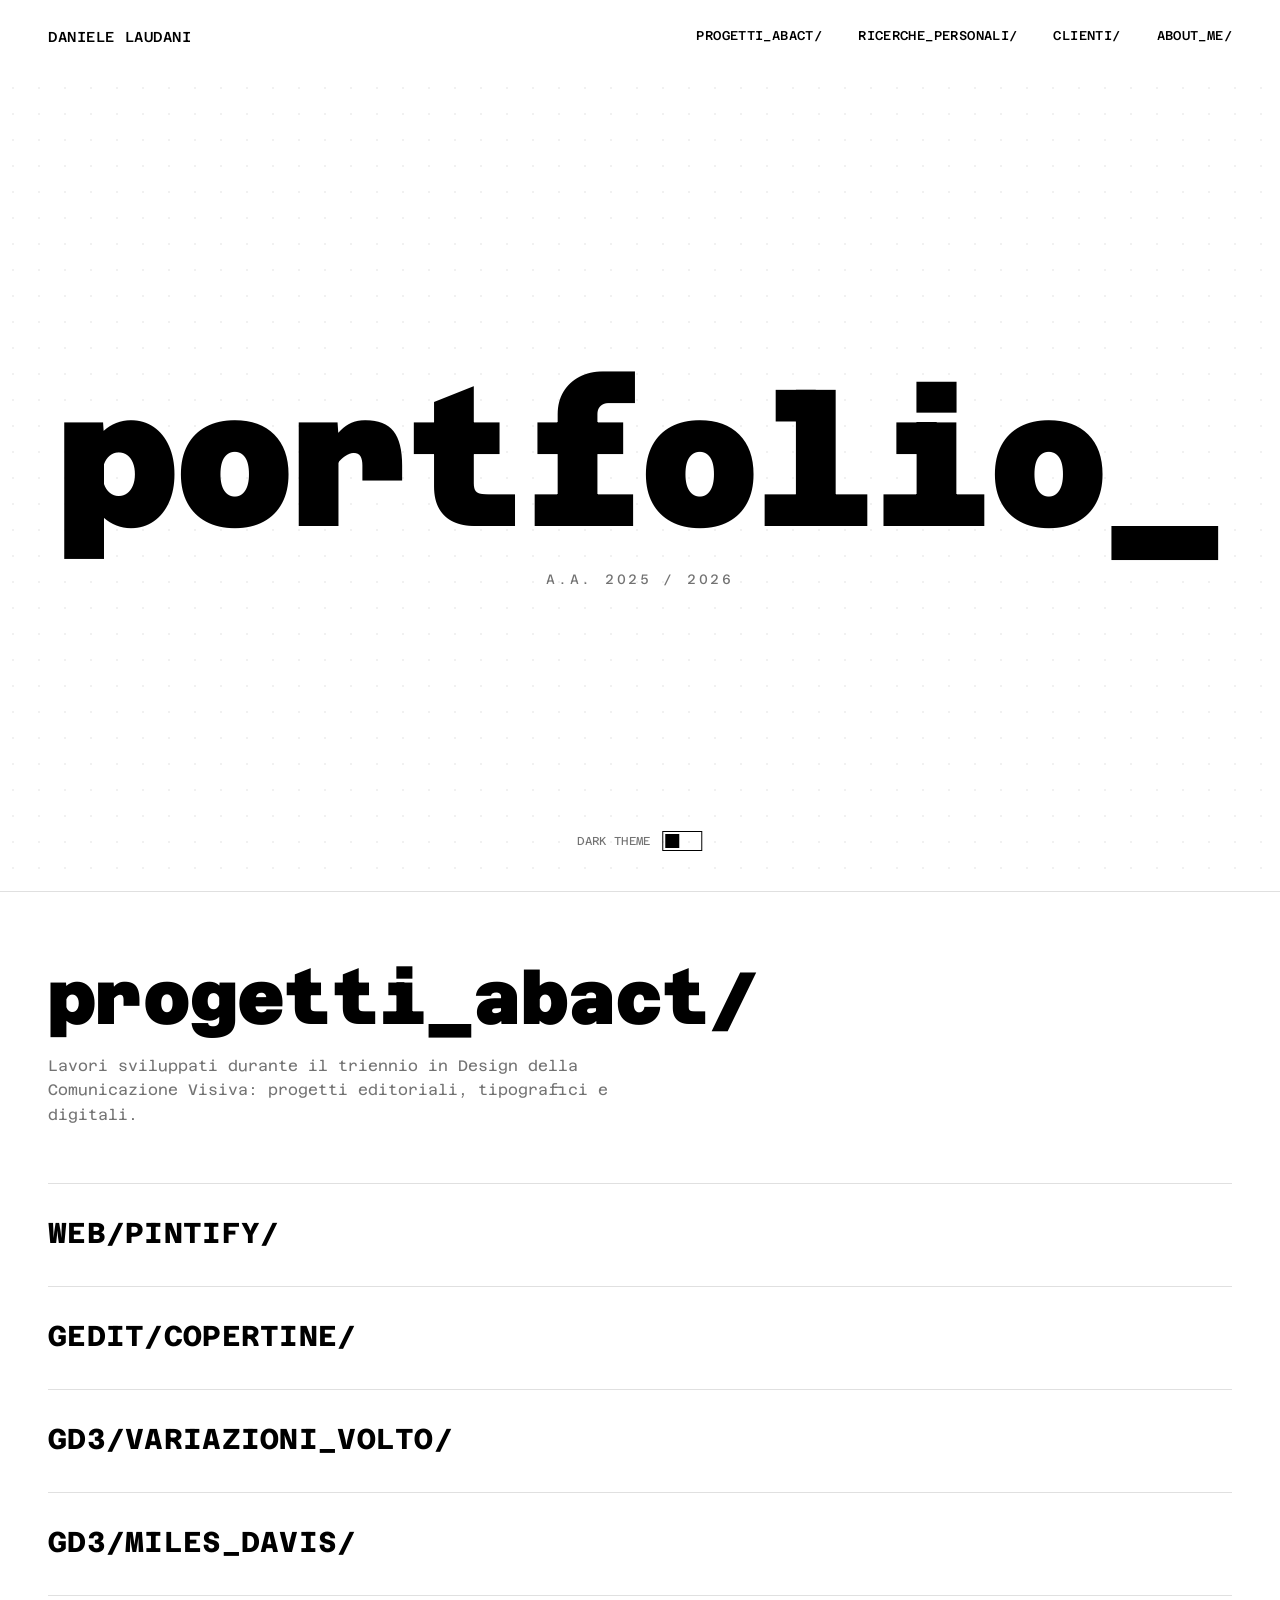
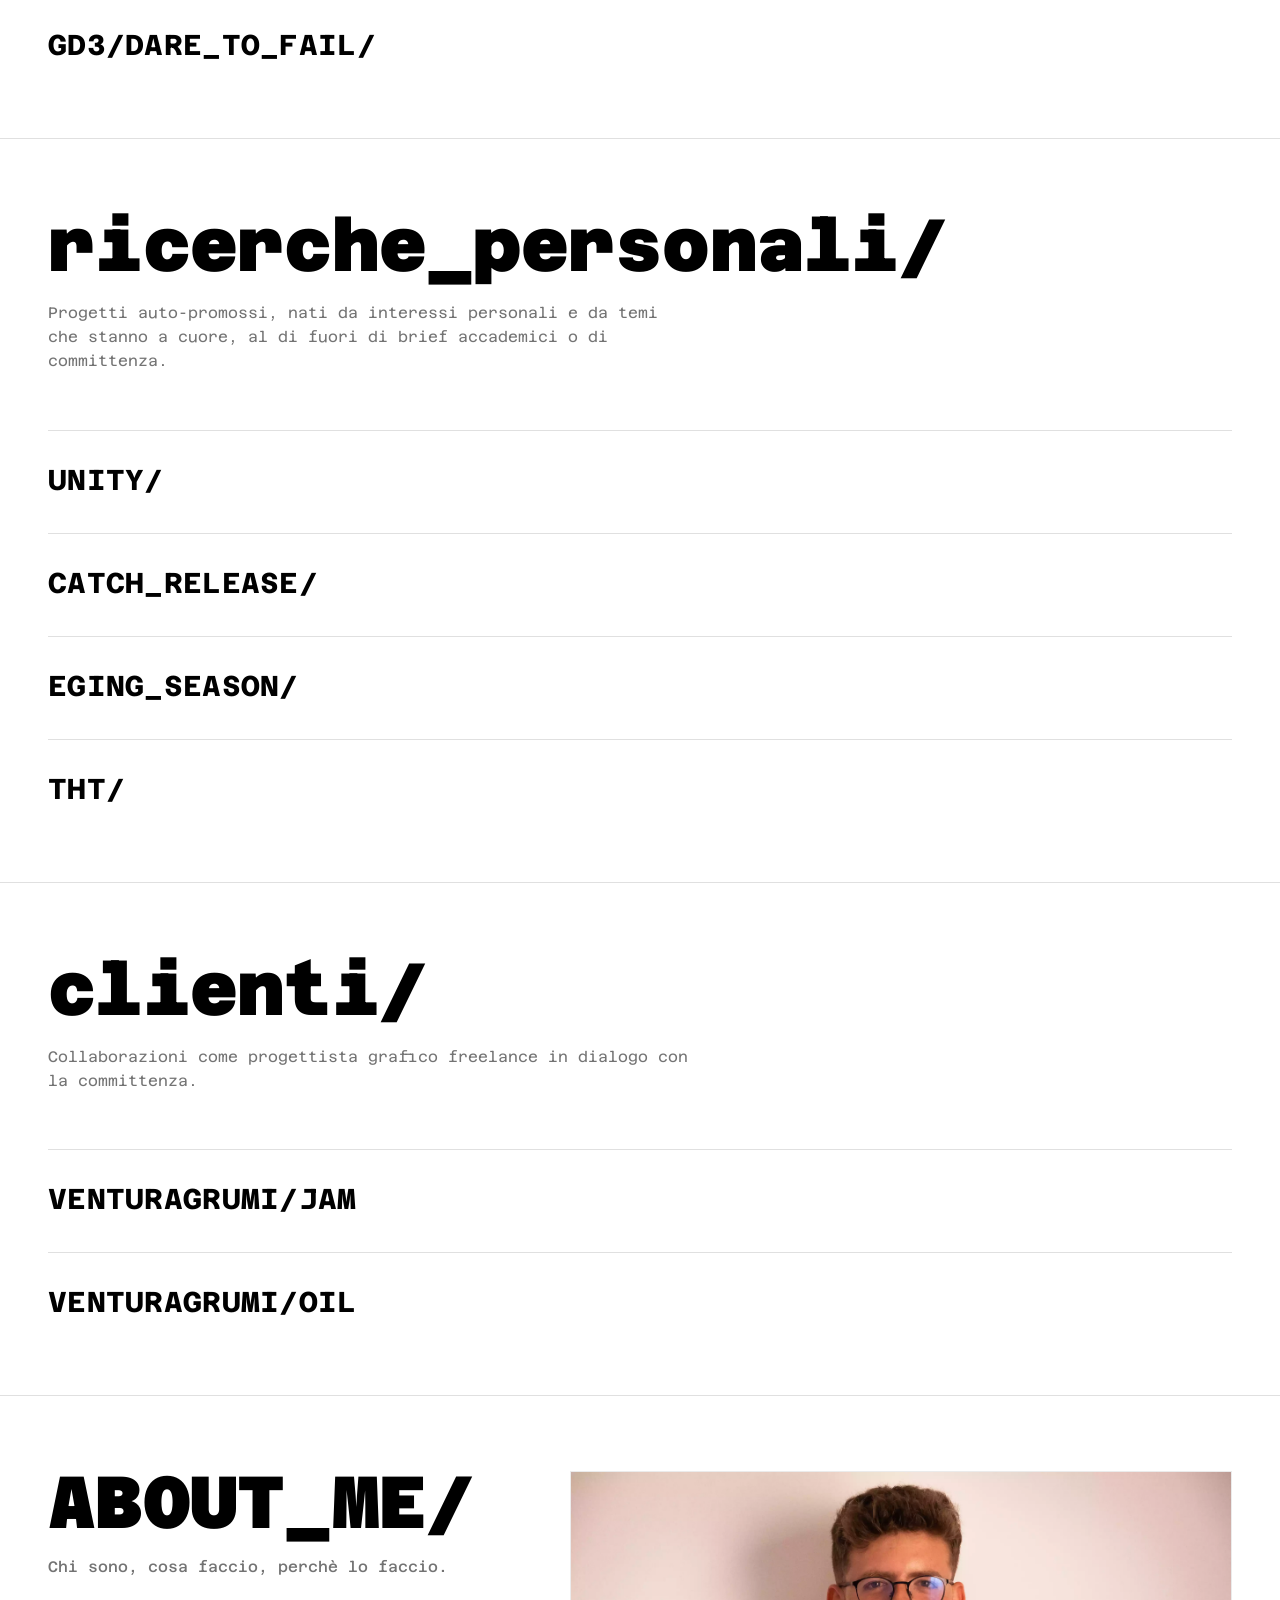
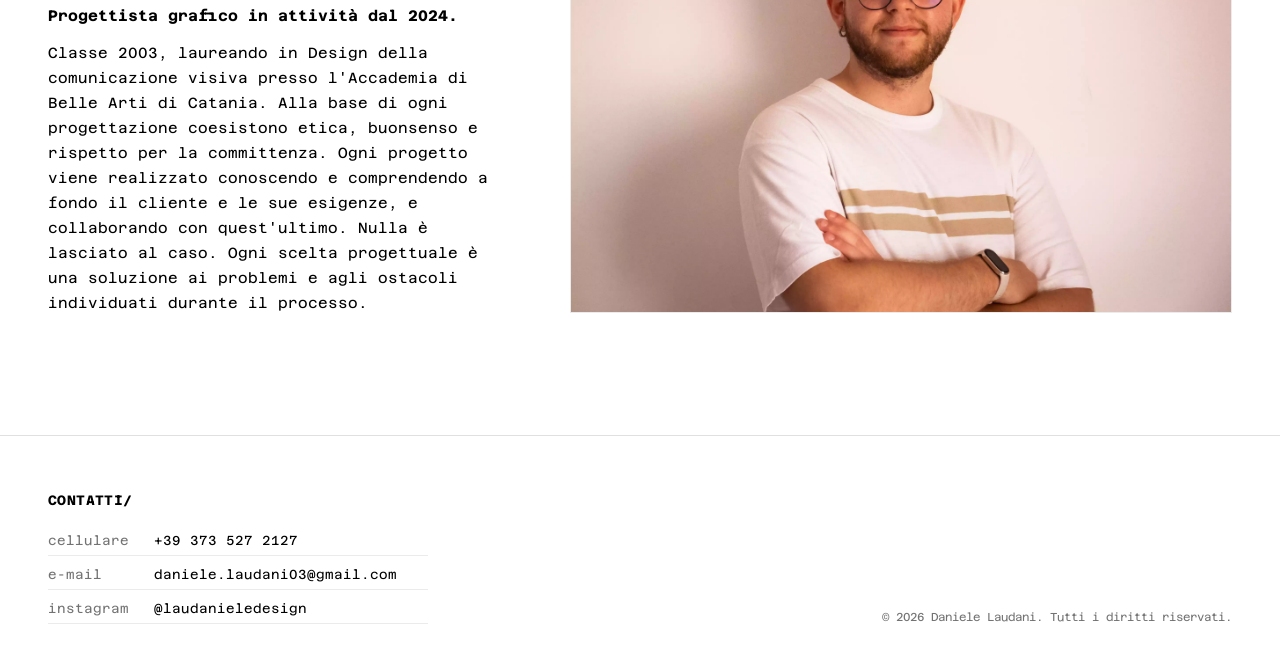
==== commit 79b26388: "portfolio animation + dark theme on landing" ====
--- a/index.html
+++ b/index.html
@@ -37,6 +37,12 @@
         <h1 class="hero__title">portfolio<span class="cursor" aria-hidden="true">_</span></h1>
         <p class="hero__meta">a.a. 2025 / 2026</p>
       </div>
+      <div class="hero__theme-toggle theme-toggle">
+        <span class="theme-toggle__label">Dark theme</span>
+        <button type="button" class="theme-toggle__switch" id="theme-toggle" aria-pressed="false" aria-label="Attiva tema scuro">
+          <span class="theme-toggle__thumb" aria-hidden="true"></span>
+        </button>
+      </div>
     </section>
 
     <section id="progetti-abact" class="page-section">
@@ -446,12 +452,6 @@
           </div>
         </dl>
       </div>
-      <div class="theme-toggle">
-        <span class="theme-toggle__label">Dark theme</span>
-        <button type="button" class="theme-toggle__switch" id="theme-toggle" aria-pressed="false" aria-label="Attiva tema scuro">
-          <span class="theme-toggle__thumb" aria-hidden="true"></span>
-        </button>
-      </div>
       <p class="footer__copy">&copy; 2026 Daniele Laudani. Tutti i diritti riservati.</p>
     </div>
   </footer>
--- a/style.css
+++ b/style.css
@@ -143,6 +143,15 @@
   letter-spacing: -0.02em;
 }
 
+.hero__title[contenteditable="true"]{
+  cursor: text;
+  caret-color: var(--fg);
+}
+
+.hero__title[contenteditable="true"]:focus{
+  outline: none;
+}
+
 .cursor{ display: inline-block; animation: blink 1s steps(1) infinite; }
 @keyframes blink{ 50%{ opacity: 0; } }
 
@@ -153,6 +162,13 @@
   letter-spacing: 0.2em;
   text-transform: uppercase;
   opacity: 0.55;
+}
+
+.hero__theme-toggle{
+  position: absolute;
+  left: 50%;
+  bottom: 40px;
+  transform: translateX(-50%);
 }
 
 @media (prefers-reduced-motion: reduce){ .cursor{ animation: none; } }
@@ -419,7 +435,7 @@
   max-width: 1400px;
   margin: 0 auto;
   display: grid;
-  grid-template-columns: 1fr auto auto;
+  grid-template-columns: 1fr auto;
   gap: 40px;
   align-items: end;
 }
@@ -516,7 +532,6 @@
   .footer{ padding: 40px 24px 32px; }
   .footer__inner{ grid-template-columns: 1fr; gap: 20px; }
   .footer__copy{ text-align: left; margin-top: 4px; }
-  .theme-toggle{ justify-content: space-between; }
 }
 
 /* ---------- LIGHTBOX ---------- */
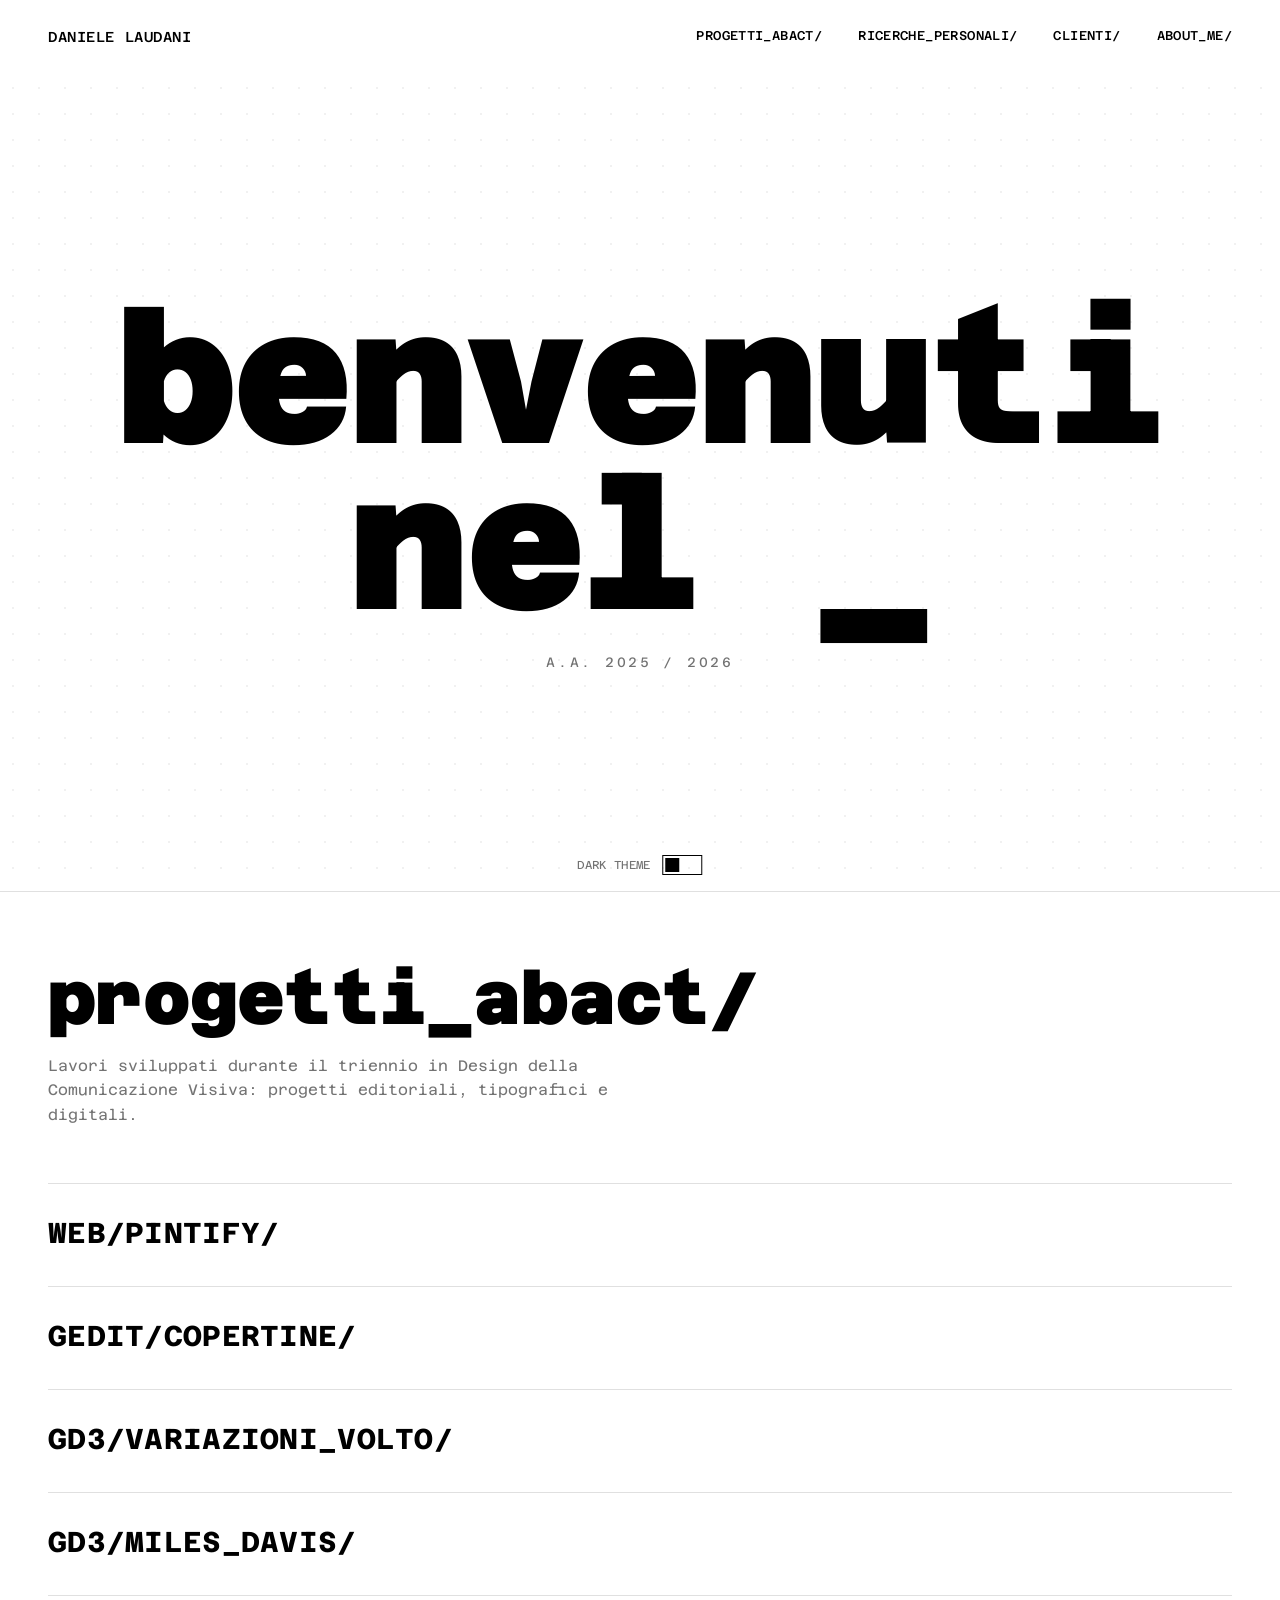
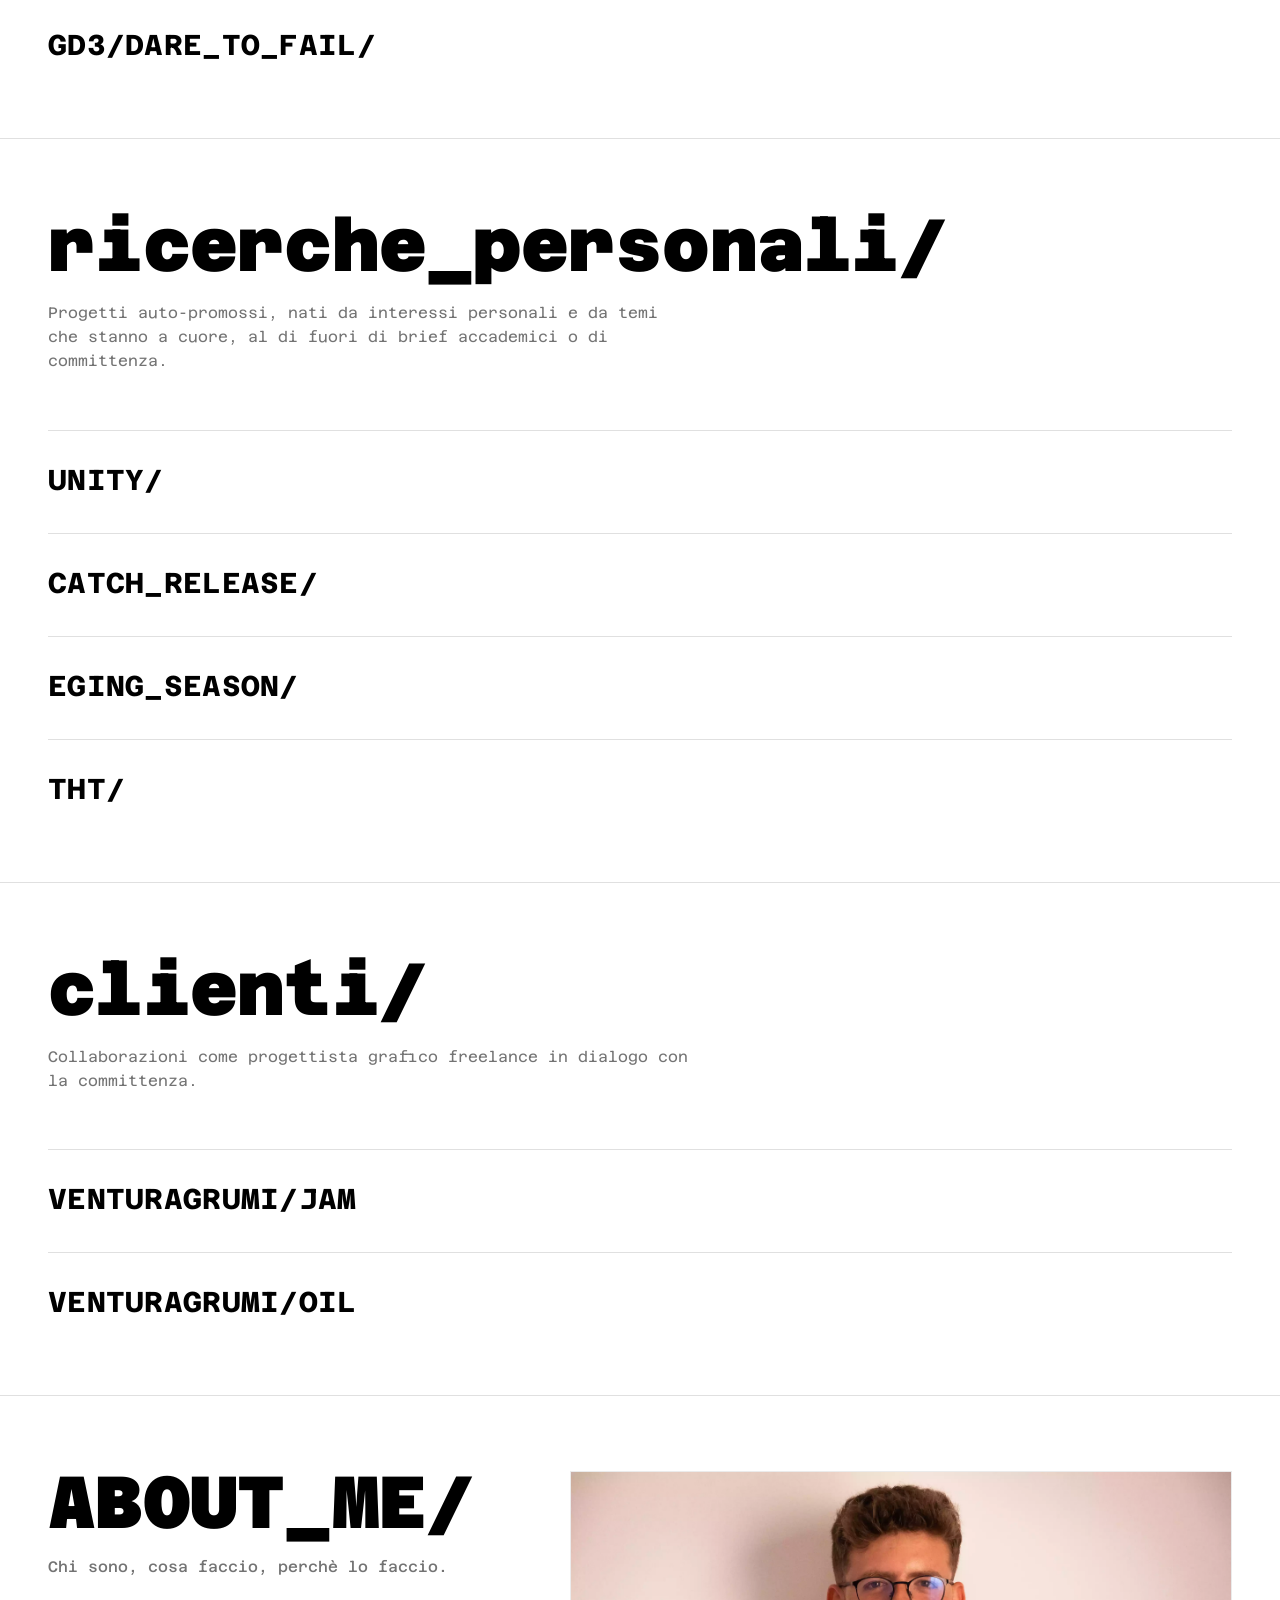
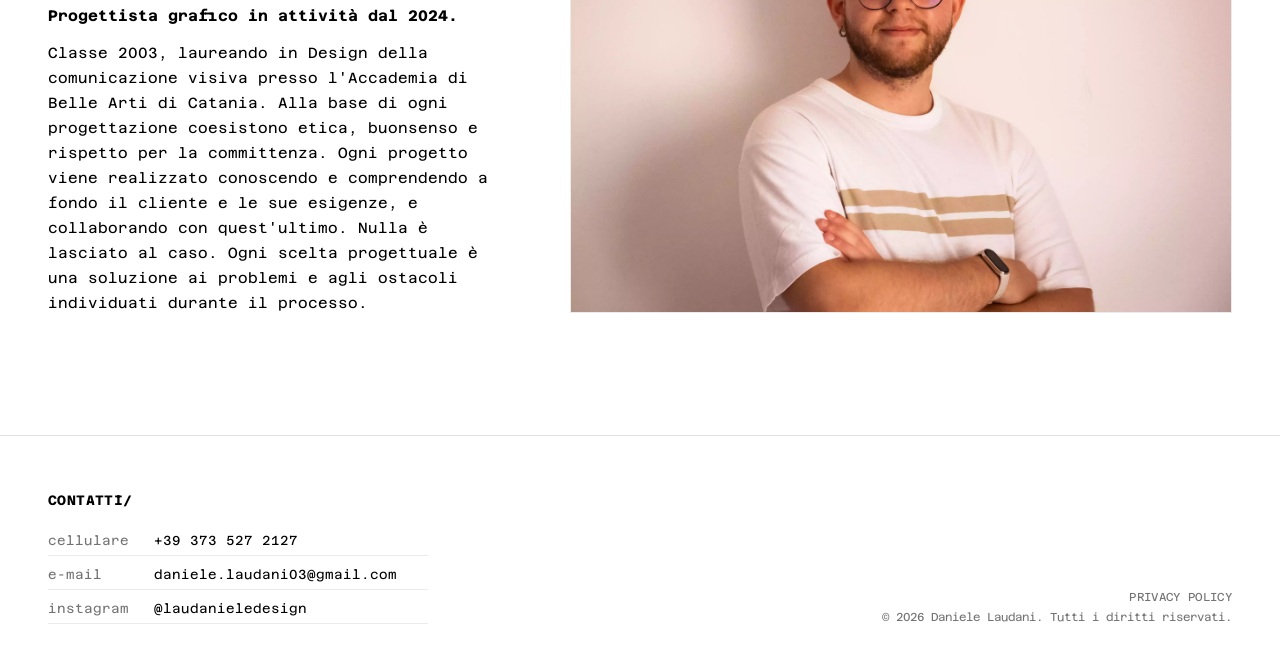
==== commit 36419440: "Add SEO metadata, privacy policy, 404 page, and favicon Optimizes the site for Google search (meta d" ====
--- a/index.html
+++ b/index.html
@@ -3,7 +3,45 @@
 <head>
 <meta charset="UTF-8">
 <meta name="viewport" content="width=device-width, initial-scale=1.0">
-<title>Daniele Laudani — Portfolio</title>
+<title>Daniele Laudani — Portfolio | Graphic Designer</title>
+<meta name="description" content="Portfolio di Daniele Laudani, progettista grafico freelance con base in Sicilia. Progetti editoriali, branding, packaging e comunicazione visiva.">
+<meta name="keywords" content="Daniele Laudani, graphic designer, progettista grafico, portfolio, branding, packaging, comunicazione visiva, Sicilia, Catania">
+<meta name="author" content="Daniele Laudani">
+<meta name="robots" content="index, follow">
+<meta name="referrer" content="strict-origin-when-cross-origin">
+<link rel="canonical" href="https://tripledan003.github.io/portfolio_/">
+
+<!-- Open Graph / Facebook / LinkedIn -->
+<meta property="og:type" content="website">
+<meta property="og:url" content="https://tripledan003.github.io/portfolio_/">
+<meta property="og:title" content="Daniele Laudani — Portfolio | Graphic Designer">
+<meta property="og:description" content="Portfolio di Daniele Laudani, progettista grafico freelance con base in Sicilia. Progetti editoriali, branding, packaging e comunicazione visiva.">
+<meta property="og:image" content="https://tripledan003.github.io/portfolio_/assets/img/img_professionale.png">
+<meta property="og:locale" content="it_IT">
+
+<!-- Twitter -->
+<meta name="twitter:card" content="summary_large_image">
+<meta name="twitter:title" content="Daniele Laudani — Portfolio | Graphic Designer">
+<meta name="twitter:description" content="Portfolio di Daniele Laudani, progettista grafico freelance con base in Sicilia.">
+<meta name="twitter:image" content="https://tripledan003.github.io/portfolio_/assets/img/img_professionale.png">
+
+<link rel="icon" href="favicon.svg" type="image/svg+xml">
+<meta name="theme-color" content="#ffffff" media="(prefers-color-scheme: light)">
+<meta name="theme-color" content="#0a0a0a" media="(prefers-color-scheme: dark)">
+
+<script type="application/ld+json">
+{
+  "@context": "https://schema.org",
+  "@type": "Person",
+  "name": "Daniele Laudani",
+  "jobTitle": "Graphic Designer",
+  "email": "mailto:daniele.laudani03@gmail.com",
+  "telephone": "+39-373-527-2127",
+  "url": "https://tripledan003.github.io/portfolio_/",
+  "sameAs": ["https://instagram.com/laudanieledesign"]
+}
+</script>
+
 <script>
   try {
     if (localStorage.getItem('theme') === 'dark') {
@@ -34,7 +72,7 @@
     <section id="top" class="hero">
       <div class="hero__dotgrid" aria-hidden="true"></div>
       <div class="hero__content">
-        <h1 class="hero__title">portfolio<span class="cursor" aria-hidden="true">_</span></h1>
+        <h1 class="hero__title" aria-label="Daniele Laudani — Portfolio">portfolio<span class="cursor" aria-hidden="true">_</span></h1>
         <p class="hero__meta">a.a. 2025 / 2026</p>
       </div>
       <div class="hero__theme-toggle theme-toggle">
@@ -65,7 +103,7 @@
               <div class="project__grid">
                 <div>
                   <p class="project__desc">Progetto in team. È stato progettato e scritto un sito web di tipo informativo allo scopo di far conoscere l'universo della birra, la sua storia, la sua produzione e il suo prestigio mondiale.</p>
-                  <a class="project__link" href="https://alepalee.github.io/Pintify/index.html" target="_blank" rel="noopener">Visita il sito ↗</a>
+                  <a class="project__link" href="https://alepalee.github.io/Pintify/index.html" target="_blank" rel="noopener noreferrer">Visita il sito ↗</a>
                   <dl class="specs">
                     <div class="specs__row">
                       <dt>Membri del progetto</dt>
@@ -448,11 +486,14 @@
           </div>
           <div class="footer__row">
             <dt>instagram</dt>
-            <dd><a href="https://instagram.com/laudanieledesign" target="_blank" rel="noopener">@laudanieledesign</a></dd>
+            <dd><a href="https://instagram.com/laudanieledesign" target="_blank" rel="noopener noreferrer">@laudanieledesign</a></dd>
           </div>
         </dl>
       </div>
-      <p class="footer__copy">&copy; 2026 Daniele Laudani. Tutti i diritti riservati.</p>
+      <div class="footer__legal">
+        <a class="footer__privacy-link" href="privacy-policy.html">Privacy Policy</a>
+        <p class="footer__copy">&copy; 2026 Daniele Laudani. Tutti i diritti riservati.</p>
+      </div>
     </div>
   </footer>
 
--- a/style.css
+++ b/style.css
@@ -167,9 +167,17 @@
 .hero__theme-toggle{
   position: absolute;
   left: 50%;
-  bottom: 40px;
+  bottom: 16px;
   transform: translateX(-50%);
 }
+
+.not-found__link{
+  margin-top: 18px;
+  font-size: 0.85rem;
+}
+
+.not-found__link a{ border-bottom: 1px solid var(--fg); }
+.not-found__link a:hover{ opacity: 0.6; }
 
 @media (prefers-reduced-motion: reduce){ .cursor{ animation: none; } }
 
@@ -243,6 +251,40 @@
 
 @media (max-width: 900px){
   .about{ grid-template-columns: 1fr; gap: 40px; padding: 48px 24px 56px; }
+}
+
+/* ---------- LEGAL PAGES ---------- */
+.legal{
+  max-width: 760px;
+  margin: 0 auto;
+  padding: 0 var(--page-pad-x) 80px;
+}
+
+.legal__section{
+  padding: 28px 0;
+  border-top: 1px solid var(--rule);
+}
+
+.legal__section:first-child{ border-top: none; padding-top: 0; }
+
+.legal__title{
+  font-weight: 700;
+  font-size: 1.1rem;
+  letter-spacing: 0.01em;
+  margin-bottom: 12px;
+}
+
+.legal__text{
+  font-size: 0.92rem;
+  line-height: 1.7;
+  color: var(--fg);
+}
+
+.legal__text a{ border-bottom: 1px solid var(--rule); }
+.legal__text a:hover{ opacity: 0.6; }
+
+@media (max-width: 700px){
+  .legal{ padding: 0 24px 56px; }
 }
 
 /* ---------- PROJECT BLOCKS ---------- */
@@ -463,6 +505,22 @@
 .footer__row dt{ color: var(--muted); }
 
 .footer__row dd:hover{ opacity: 0.6; }
+
+.footer__legal{
+  display: flex;
+  flex-direction: column;
+  align-items: flex-end;
+  gap: 6px;
+}
+
+.footer__privacy-link{
+  font-size: 0.72rem;
+  text-transform: uppercase;
+  letter-spacing: 0.03em;
+  color: var(--muted);
+}
+
+.footer__privacy-link:hover{ color: var(--fg); }
 
 .footer__copy{
   font-size: 0.72rem;
@@ -531,7 +589,8 @@
   .projects{ padding: 0 24px 24px; }
   .footer{ padding: 40px 24px 32px; }
   .footer__inner{ grid-template-columns: 1fr; gap: 20px; }
-  .footer__copy{ text-align: left; margin-top: 4px; }
+  .footer__legal{ align-items: flex-start; margin-top: 4px; }
+  .footer__copy{ text-align: left; }
 }
 
 /* ---------- LIGHTBOX ---------- */
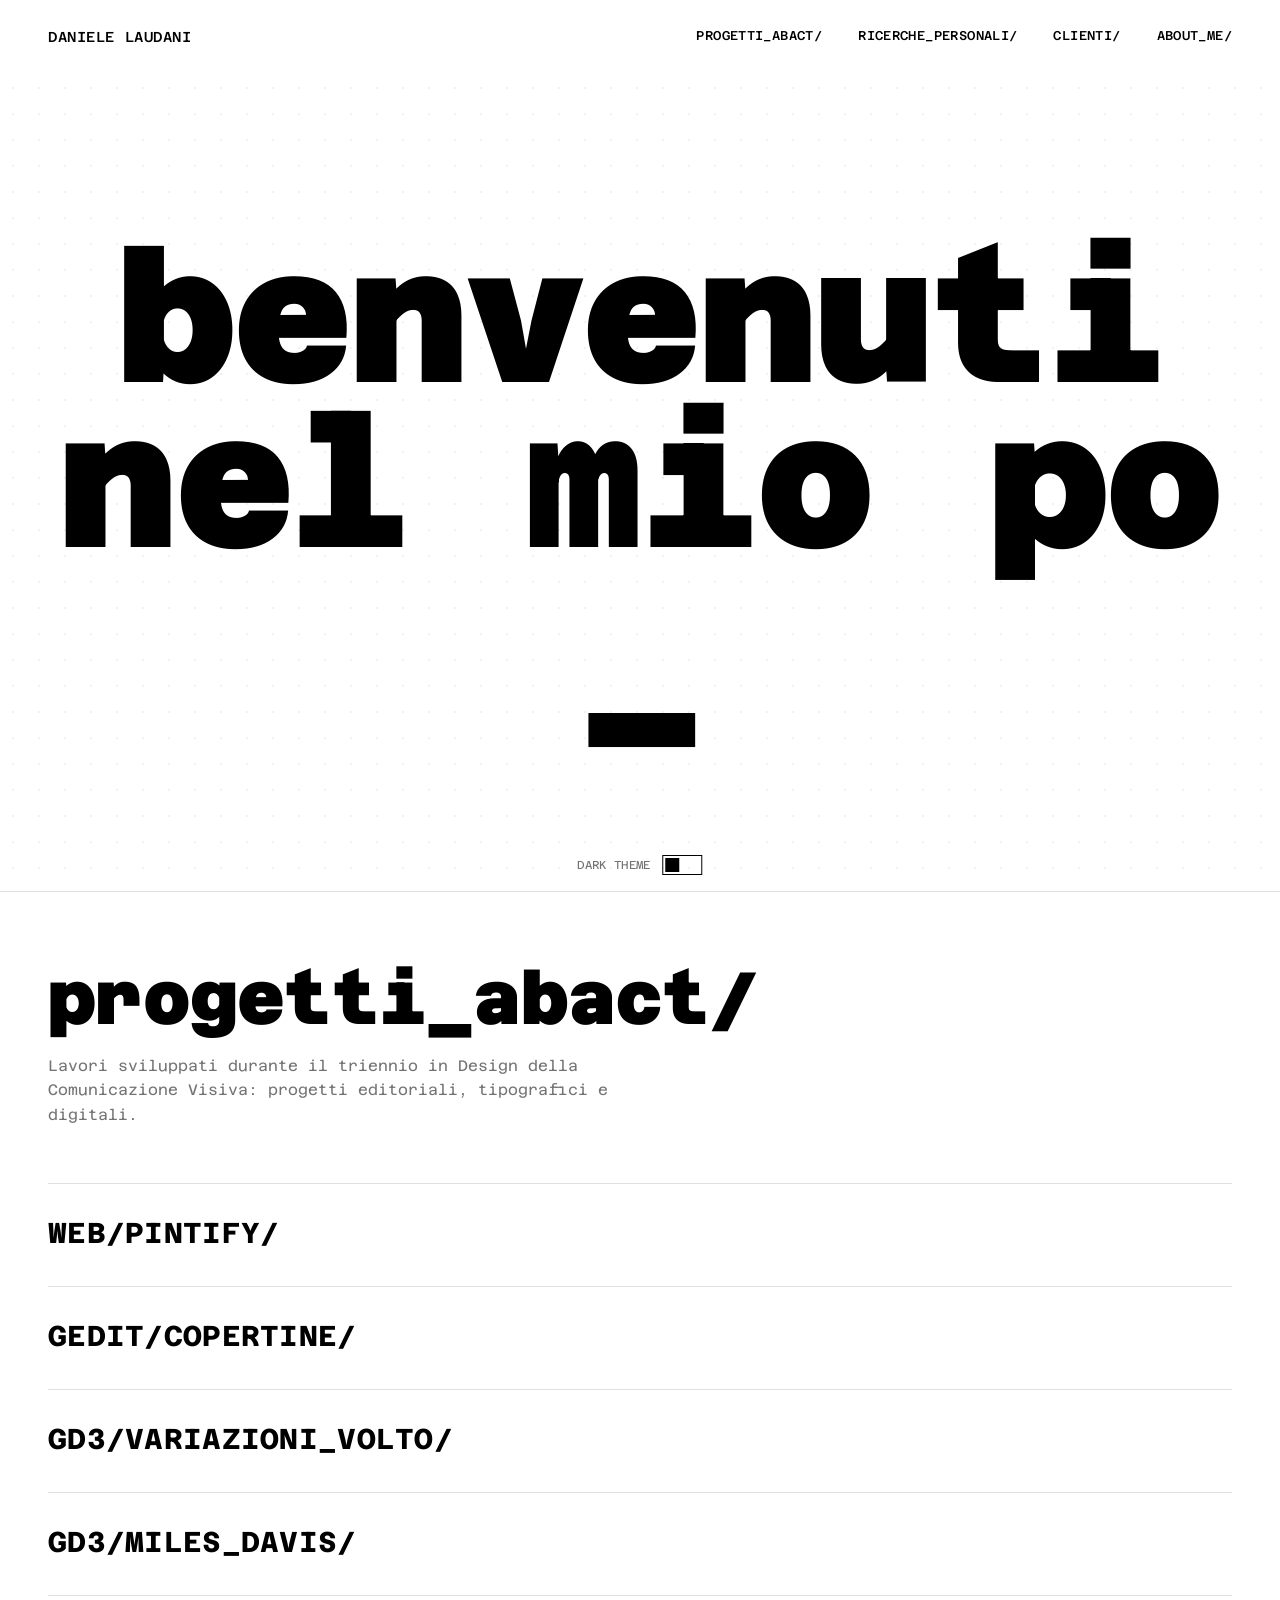
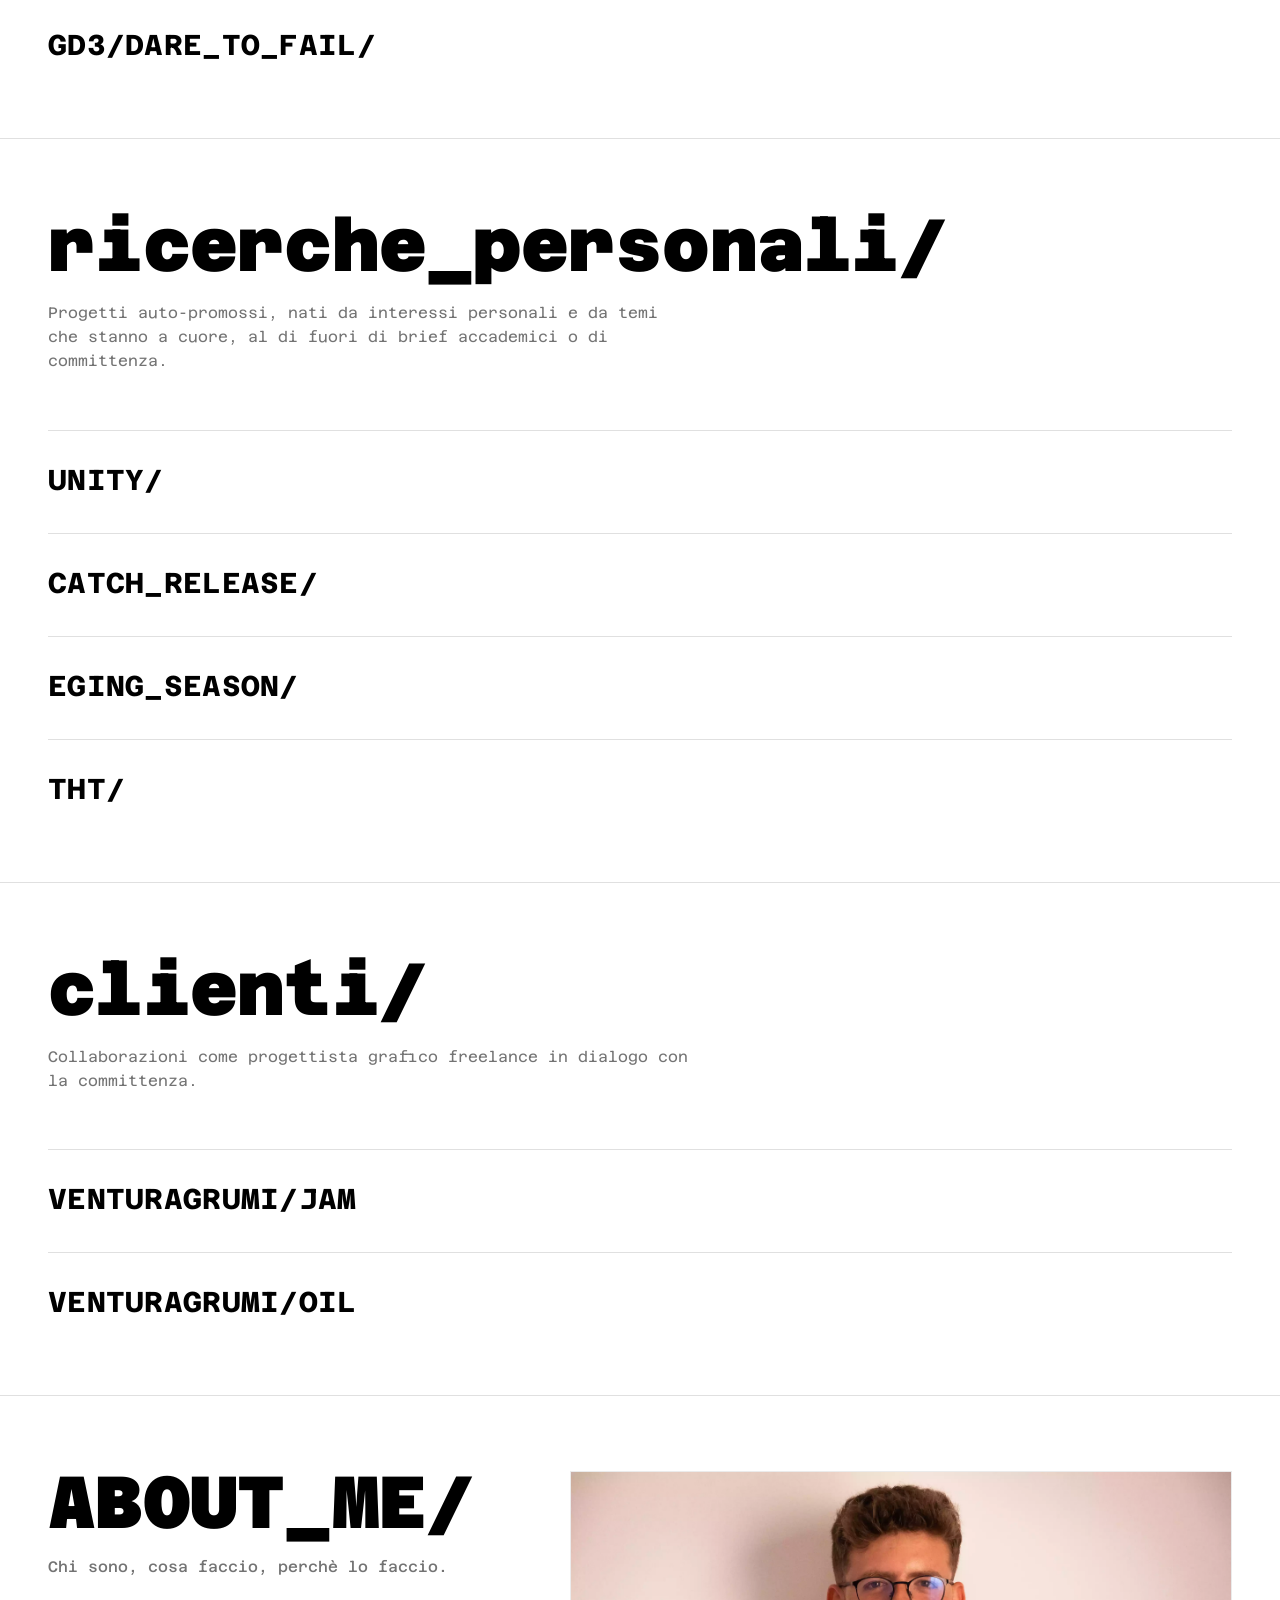
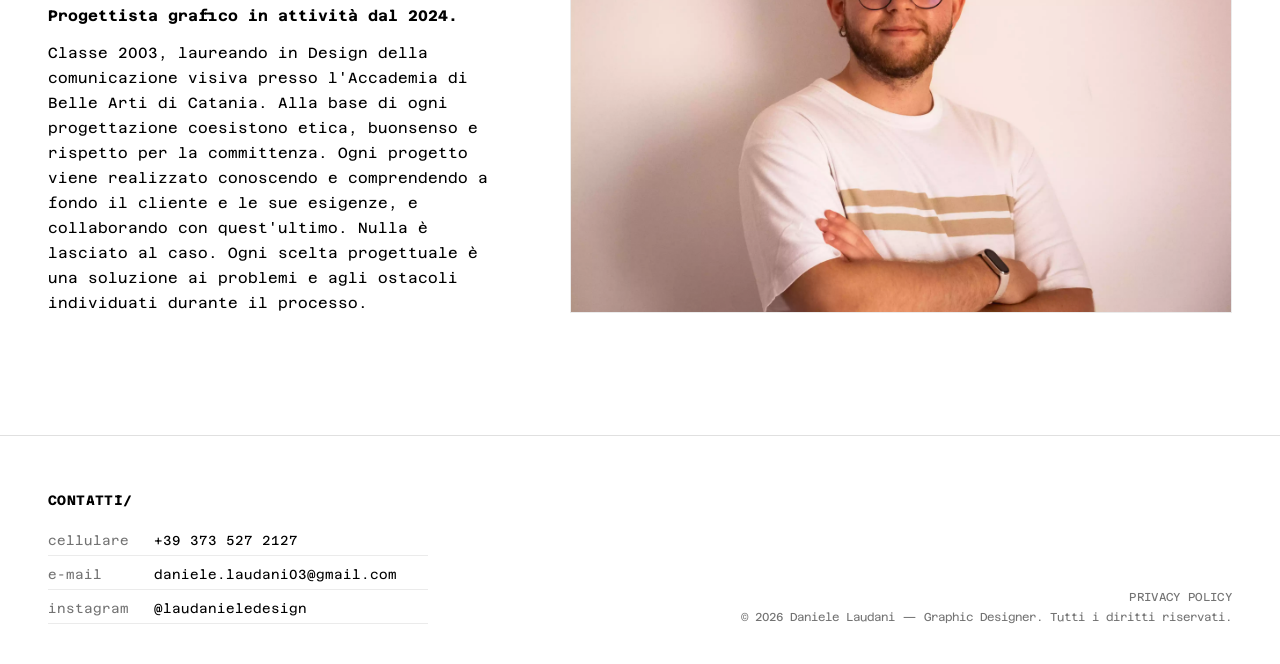
==== commit 1b073bc3: "General Optimization" ====
--- a/index.html
+++ b/index.html
@@ -3,42 +3,89 @@
 <head>
 <meta charset="UTF-8">
 <meta name="viewport" content="width=device-width, initial-scale=1.0">
-<title>Daniele Laudani — Portfolio | Graphic Designer</title>
-<meta name="description" content="Portfolio di Daniele Laudani, progettista grafico freelance con base in Sicilia. Progetti editoriali, branding, packaging e comunicazione visiva.">
-<meta name="keywords" content="Daniele Laudani, graphic designer, progettista grafico, portfolio, branding, packaging, comunicazione visiva, Sicilia, Catania">
+<title>Daniele Laudani - Graphic Designer | Portfolio</title>
+<meta name="description" content="Daniele Laudani, grafico e graphic designer freelance a Catania, Sicilia. Portfolio di progetti editoriali, branding, packaging e comunicazione visiva.">
+<meta name="keywords" content="Daniele Laudani, grafico, graphic designer, portfolio, progettista grafico, grafico Catania, graphic designer Catania, graphic designer Sicilia, branding, packaging, comunicazione visiva">
 <meta name="author" content="Daniele Laudani">
 <meta name="robots" content="index, follow">
 <meta name="referrer" content="strict-origin-when-cross-origin">
-<link rel="canonical" href="https://tripledan003.github.io/portfolio_/">
+<link rel="canonical" href="https://danielelaudani.it/">
 
 <!-- Open Graph / Facebook / LinkedIn -->
-<meta property="og:type" content="website">
-<meta property="og:url" content="https://tripledan003.github.io/portfolio_/">
-<meta property="og:title" content="Daniele Laudani — Portfolio | Graphic Designer">
-<meta property="og:description" content="Portfolio di Daniele Laudani, progettista grafico freelance con base in Sicilia. Progetti editoriali, branding, packaging e comunicazione visiva.">
-<meta property="og:image" content="https://tripledan003.github.io/portfolio_/assets/img/img_professionale.png">
+<meta property="og:type" content="profile">
+<meta property="og:site_name" content="Daniele Laudani">
+<meta property="og:url" content="https://danielelaudani.it/">
+<meta property="og:title" content="Daniele Laudani - Graphic Designer | Portfolio">
+<meta property="og:description" content="Daniele Laudani, grafico e graphic designer freelance a Catania, Sicilia. Portfolio di progetti editoriali, branding, packaging e comunicazione visiva.">
+<meta property="og:image" content="https://danielelaudani.it/assets/img/img_professionale.png">
+<meta property="og:image:alt" content="Ritratto di Daniele Laudani, grafico e graphic designer">
 <meta property="og:locale" content="it_IT">
+<meta property="profile:first_name" content="Daniele">
+<meta property="profile:last_name" content="Laudani">
 
 <!-- Twitter -->
 <meta name="twitter:card" content="summary_large_image">
-<meta name="twitter:title" content="Daniele Laudani — Portfolio | Graphic Designer">
-<meta name="twitter:description" content="Portfolio di Daniele Laudani, progettista grafico freelance con base in Sicilia.">
-<meta name="twitter:image" content="https://tripledan003.github.io/portfolio_/assets/img/img_professionale.png">
-
-<link rel="icon" href="favicon.svg" type="image/svg+xml">
+<meta name="twitter:title" content="Daniele Laudani - Graphic Designer | Portfolio">
+<meta name="twitter:description" content="Daniele Laudani, grafico e graphic designer freelance a Catania, Sicilia.">
+<meta name="twitter:image" content="https://danielelaudani.it/assets/img/img_professionale.png">
+<meta name="twitter:image:alt" content="Ritratto di Daniele Laudani, grafico e graphic designer">
+
+<link rel="icon" type="image/png" href="/favicon-96x96.png?v=3" sizes="96x96" />
+<link rel="icon" type="image/svg+xml" href="/favicon.svg?v=3" />
+<link rel="shortcut icon" href="/favicon.ico?v=3" />
+<link rel="apple-touch-icon" sizes="180x180" href="/apple-touch-icon.png?v=3" />
+<link rel="manifest" href="/site.webmanifest?v=3" />
 <meta name="theme-color" content="#ffffff" media="(prefers-color-scheme: light)">
 <meta name="theme-color" content="#0a0a0a" media="(prefers-color-scheme: dark)">
 
 <script type="application/ld+json">
 {
   "@context": "https://schema.org",
-  "@type": "Person",
-  "name": "Daniele Laudani",
-  "jobTitle": "Graphic Designer",
-  "email": "mailto:daniele.laudani03@gmail.com",
-  "telephone": "+39-373-527-2127",
-  "url": "https://tripledan003.github.io/portfolio_/",
-  "sameAs": ["https://instagram.com/laudanieledesign"]
+  "@graph": [
+    {
+      "@type": "WebSite",
+      "@id": "https://danielelaudani.it/#website",
+      "url": "https://danielelaudani.it/",
+      "name": "Daniele Laudani",
+      "alternateName": ["Daniele Laudani Portfolio", "Daniele Laudani Graphic Designer"],
+      "inLanguage": "it-IT",
+      "publisher": { "@id": "https://danielelaudani.it/#person" }
+    },
+    {
+      "@type": "ProfilePage",
+      "@id": "https://danielelaudani.it/#profilepage",
+      "url": "https://danielelaudani.it/",
+      "name": "Daniele Laudani - Graphic Designer | Portfolio",
+      "inLanguage": "it-IT",
+      "isPartOf": { "@id": "https://danielelaudani.it/#website" },
+      "mainEntity": { "@id": "https://danielelaudani.it/#person" }
+    },
+    {
+      "@type": "Person",
+      "@id": "https://danielelaudani.it/#person",
+      "name": "Daniele Laudani",
+      "givenName": "Daniele",
+      "familyName": "Laudani",
+      "jobTitle": ["Graphic Designer", "Grafico"],
+      "description": "Grafico e graphic designer freelance con base a Catania, Sicilia. Progetti editoriali, branding, packaging e comunicazione visiva.",
+      "image": "https://danielelaudani.it/assets/img/img_professionale.png",
+      "email": "mailto:daniele.laudani03@gmail.com",
+      "telephone": "+39-373-527-2127",
+      "url": "https://danielelaudani.it/",
+      "address": {
+        "@type": "PostalAddress",
+        "addressLocality": "Catania",
+        "addressRegion": "Sicilia",
+        "addressCountry": "IT"
+      },
+      "affiliation": {
+        "@type": "EducationalOrganization",
+        "name": "Accademia di Belle Arti di Catania"
+      },
+      "knowsAbout": ["Graphic design", "Progettazione grafica", "Branding", "Packaging design", "Editorial design", "Comunicazione visiva", "Tipografia"],
+      "sameAs": ["https://instagram.com/laudanieledesign"]
+    }
+  ]
 }
 </script>
 
@@ -53,7 +100,7 @@
 <link rel="preconnect" href="https://fonts.googleapis.com">
 <link rel="preconnect" href="https://fonts.gstatic.com" crossorigin>
 <link href="https://fonts.googleapis.com/css2?family=Azeret+Mono:wght@400;500;600;900&display=swap" rel="stylesheet">
-<link rel="stylesheet" href="style.css">
+<link rel="stylesheet" href="style.css?v=3">
 </head>
 <body>
 
@@ -72,8 +119,7 @@
     <section id="top" class="hero">
       <div class="hero__dotgrid" aria-hidden="true"></div>
       <div class="hero__content">
-        <h1 class="hero__title" aria-label="Daniele Laudani — Portfolio">portfolio<span class="cursor" aria-hidden="true">_</span></h1>
-        <p class="hero__meta">a.a. 2025 / 2026</p>
+        <h1 class="hero__title"><span class="visually-hidden">Daniele Laudani, grafico e graphic designer — </span>portfolio<span class="cursor" aria-hidden="true">_</span></h1>
       </div>
       <div class="hero__theme-toggle theme-toggle">
         <span class="theme-toggle__label">Dark theme</span>
@@ -112,8 +158,8 @@
                   </dl>
                 </div>
                 <div class="project__images cols-2">
-                  <figure><img src="assets/img/pintify-mockup.jpg" alt="Mockup del sito Pintify su iMac"></figure>
-                  <figure><img src="assets/img/pintify-detail.jpg" alt="Dettaglio della hero section di Pintify"></figure>
+                  <figure><img src="assets/img/pintify-mockup.jpg" alt="Mockup del sito Pintify su iMac" loading="lazy" decoding="async"></figure>
+                  <figure><img src="assets/img/pintify-detail.jpg" alt="Dettaglio della hero section di Pintify" loading="lazy" decoding="async"></figure>
                 </div>
               </div>
             </div>
@@ -141,9 +187,9 @@
                   </dl>
                 </div>
                 <div class="project__images cols-1">
-                  <figure><img src="assets/img/gedit-ernesto-franco.jpg" alt="Copertina di Storie fantastiche di isole vere, Ernesto Franco"><figcaption>Ernesto Franco — Storie fantastiche di isole vere</figcaption></figure>
-                  <figure><img src="assets/img/gedit-sepulveda.jpg" alt="Copertina di Storia di una lumaca, Luis Sepúlveda"><figcaption>Luis Sepúlveda — Storia di una lumaca che scoprì l'importanza della lentezza</figcaption></figure>
-                  <figure><img src="assets/img/gedit-carofiglio.jpg" alt="Copertina di Elogio dell'ignoranza e dell'errore, Gianrico Carofiglio"><figcaption>Gianrico Carofiglio — Elogio dell'ignoranza e dell'errore (fuori collana)</figcaption></figure>
+                  <figure><img src="assets/img/gedit-ernesto-franco.jpg" alt="Copertina di Storie fantastiche di isole vere, Ernesto Franco" loading="lazy" decoding="async"><figcaption>Ernesto Franco — Storie fantastiche di isole vere</figcaption></figure>
+                  <figure><img src="assets/img/gedit-sepulveda.jpg" alt="Copertina di Storia di una lumaca, Luis Sepúlveda" loading="lazy" decoding="async"><figcaption>Luis Sepúlveda — Storia di una lumaca che scoprì l'importanza della lentezza</figcaption></figure>
+                  <figure><img src="assets/img/gedit-carofiglio.jpg" alt="Copertina di Elogio dell'ignoranza e dell'errore, Gianrico Carofiglio" loading="lazy" decoding="async"><figcaption>Gianrico Carofiglio — Elogio dell'ignoranza e dell'errore (fuori collana)</figcaption></figure>
                 </div>
               </div>
             </div>
@@ -164,9 +210,9 @@
                   <p class="project__desc">È stato chiesto di trasformare un ritratto fotografico in un simbolo/pittogramma. Il progetto riprende un esercizio di Bruno Munari — Variazioni sul tema del viso umano (1964).</p>
                 </div>
                 <div class="project__images cols-1">
-                  <figure><img src="assets/img/volto-ritratti.jpg" alt="Serie di ritratti a china, dal realistico al sintetico"><figcaption>Dal ritratto fotografico al segno essenziale</figcaption></figure>
-                  <figure><img src="assets/img/volto-griglia.jpg" alt="Griglia di variazioni sul volto, stile organico e stile pieno"><figcaption>Variazioni sul tema del viso — due grammatiche a confronto</figcaption></figure>
-                  <figure style="max-width:260px"><img src="assets/img/volto-logomark.png" alt="Marchio finale derivato dalle variazioni sul volto"><figcaption>Il segno finale</figcaption></figure>
+                  <figure><img src="assets/img/volto-ritratti.jpg" alt="Serie di ritratti a china, dal realistico al sintetico" loading="lazy" decoding="async"><figcaption>Dal ritratto fotografico al segno essenziale</figcaption></figure>
+                  <figure><img src="assets/img/volto-griglia.jpg" alt="Griglia di variazioni sul volto, stile organico e stile pieno" loading="lazy" decoding="async"><figcaption>Variazioni sul tema del viso — due grammatiche a confronto</figcaption></figure>
+                  <figure style="max-width:260px"><img src="assets/img/volto-logomark.png" alt="Marchio finale derivato dalle variazioni sul volto" loading="lazy" decoding="async"><figcaption>Il segno finale</figcaption></figure>
                 </div>
               </div>
             </div>
@@ -192,16 +238,16 @@
                 </div>
                 <div>
                   <div class="project__images cols-2" style="margin-bottom:18px;">
-                    <figure><img src="assets/img/miles-poster-1.jpg" alt="Manifesto tipografico: it's not the notes you play"></figure>
-                    <figure><img src="assets/img/miles-poster-2.jpg" alt="Manifesto tipografico: do not fear mistakes"></figure>
+                    <figure><img src="assets/img/miles-poster-1.jpg" alt="Manifesto tipografico: it's not the notes you play" loading="lazy" decoding="async"></figure>
+                    <figure><img src="assets/img/miles-poster-2.jpg" alt="Manifesto tipografico: do not fear mistakes" loading="lazy" decoding="async"></figure>
                   </div>
                   <div class="project__images cols-1" style="margin-bottom:18px;">
-                    <figure><img src="assets/img/miles-poster-main.jpg" alt="Manifesto Miles Davis 100, composizione a cerchi concentrici"></figure>
+                    <figure><img src="assets/img/miles-poster-main.jpg" alt="Manifesto Miles Davis 100, composizione a cerchi concentrici" loading="lazy" decoding="async"></figure>
                   </div>
                   <div class="project__images gallery">
-                    <figure><img src="assets/img/miles-process-1.jpg" alt="Pagine di processo creativo, taccuino"><figcaption>Processo</figcaption></figure>
-                    <figure><img src="assets/img/miles-process-2.jpg" alt="Pagine di processo creativo, studi su griglia puntinata"></figure>
-                    <figure><img src="assets/img/miles-process-3.jpg" alt="Studi di lettering Miles Davis"></figure>
+                    <figure><img src="assets/img/miles-process-1.jpg" alt="Pagine di processo creativo, taccuino" loading="lazy" decoding="async"><figcaption>Processo</figcaption></figure>
+                    <figure><img src="assets/img/miles-process-2.jpg" alt="Pagine di processo creativo, studi su griglia puntinata" loading="lazy" decoding="async"></figure>
+                    <figure><img src="assets/img/miles-process-3.jpg" alt="Studi di lettering Miles Davis" loading="lazy" decoding="async"></figure>
                   </div>
                 </div>
               </div>
@@ -231,10 +277,10 @@
                 </div>
                 <div>
                   <div class="project__images feature">
-                    <figure><img src="assets/img/dare-cover-teal.jpg" alt="Copertina teal del pamphlet Dare to fail su tavolo da taglio"></figure>
+                    <figure><img src="assets/img/dare-cover-teal.jpg" alt="Copertina teal del pamphlet Dare to fail su tavolo da taglio" loading="lazy" decoding="async"></figure>
                     <div class="feature__stack">
-                      <figure><img src="assets/img/dare-detail-pink.jpg" alt="Dettaglio pagina rosa con citazione"></figure>
-                      <figure><img src="assets/img/dare-spread-pink.jpg" alt="Doppia pagina rosa con titolo Il fallimento non è ancora la fine"></figure>
+                      <figure><img src="assets/img/dare-detail-pink.jpg" alt="Dettaglio pagina rosa con citazione" loading="lazy" decoding="async"></figure>
+                      <figure><img src="assets/img/dare-spread-pink.jpg" alt="Doppia pagina rosa con titolo Il fallimento non è ancora la fine" loading="lazy" decoding="async"></figure>
                     </div>
                   </div>
                 </div>
@@ -272,7 +318,7 @@
                   </dl>
                 </div>
                 <div class="project__images cols-1" style="max-width:420px">
-                  <figure><img src="assets/img/unity-post.jpg" alt="Post Unity a sostegno della Global Sumud Flotilla, bandiere palestinesi disposte a freccia"></figure>
+                  <figure><img src="assets/img/unity-post.jpg" alt="Post Unity a sostegno della Global Sumud Flotilla, bandiere palestinesi disposte a freccia" loading="lazy" decoding="async"></figure>
                 </div>
               </div>
             </div>
@@ -298,11 +344,11 @@
                 </div>
                 <div>
                   <div class="project__images cols-2" style="margin-bottom:18px;">
-                    <figure><img src="assets/img/catch-poster-blue.jpg" alt="Manifesto Catch & Release, versione blu con persico rosso"></figure>
-                    <figure><img src="assets/img/catch-poster-yellow.jpg" alt="Manifesto Catch & Release, versione gialla con persico blu"></figure>
+                    <figure><img src="assets/img/catch-poster-blue.jpg" alt="Manifesto Catch & Release, versione blu con persico rosso" loading="lazy" decoding="async"></figure>
+                    <figure><img src="assets/img/catch-poster-yellow.jpg" alt="Manifesto Catch & Release, versione gialla con persico blu" loading="lazy" decoding="async"></figure>
                   </div>
                   <div class="project__images cols-1">
-                    <figure><img src="assets/img/catch-billboard.jpg" alt="Manifesto affisso all'aperto tra la vegetazione"></figure>
+                    <figure><img src="assets/img/catch-billboard.jpg" alt="Manifesto affisso all'aperto tra la vegetazione" loading="lazy" decoding="async"></figure>
                   </div>
                 </div>
               </div>
@@ -328,10 +374,10 @@
                   </dl>
                 </div>
                 <div class="project__images cols-2">
-                  <figure><img src="assets/img/eging-emblem-duo.jpg" alt="Emblema eging season, doppia sagoma rossa e ciano"></figure>
-                  <figure><img src="assets/img/eging-mandala.jpg" alt="Composizione a mandala derivata dall'emblema eging"></figure>
-                  <figure><img src="assets/img/eging-emblem-red.jpg" alt="Emblema eging season in rosso con scritta giapponese"></figure>
-                  <figure><img src="assets/img/eging-pattern.jpg" alt="Pattern a texture con emblema eging ripetuto"></figure>
+                  <figure><img src="assets/img/eging-emblem-duo.jpg" alt="Emblema eging season, doppia sagoma rossa e ciano" loading="lazy" decoding="async"></figure>
+                  <figure><img src="assets/img/eging-mandala.jpg" alt="Composizione a mandala derivata dall'emblema eging" loading="lazy" decoding="async"></figure>
+                  <figure><img src="assets/img/eging-emblem-red.jpg" alt="Emblema eging season in rosso con scritta giapponese" loading="lazy" decoding="async"></figure>
+                  <figure><img src="assets/img/eging-pattern.jpg" alt="Pattern a texture con emblema eging ripetuto" loading="lazy" decoding="async"></figure>
                 </div>
               </div>
             </div>
@@ -354,17 +400,17 @@
                 <div>
                   <p class="project__desc" style="opacity:0.6; font-size:0.82rem;">Brand identity.</p>
                   <div class="project__images feature" style="margin-bottom:36px;">
-                    <figure><img src="assets/img/tht_1.jpg" alt="Poster del brand THT, Totally Handmade Tackle, su sfondo marrone con illustrazione di pesce a righe"></figure>
+                    <figure><img src="assets/img/tht_1.jpg" alt="Poster del brand THT, Totally Handmade Tackle, su sfondo marrone con illustrazione di pesce a righe" loading="lazy" decoding="async"></figure>
                     <div class="feature__stack">
-                      <figure><img src="assets/img/tht_2.jpg" alt="Logomark THT, monogramma stilizzato delle lettere T e H"></figure>
-                      <figure><img src="assets/img/tht_3.jpg" alt="Tavola degli elementi del brand THT: logo, adesivi e illustrazioni di esche e pesci"></figure>
+                      <figure><img src="assets/img/tht_2.jpg" alt="Logomark THT, monogramma stilizzato delle lettere T e H" loading="lazy" decoding="async"></figure>
+                      <figure><img src="assets/img/tht_3.jpg" alt="Tavola degli elementi del brand THT: logo, adesivi e illustrazioni di esche e pesci" loading="lazy" decoding="async"></figure>
                     </div>
                   </div>
                   <p class="project__desc" style="opacity:0.6; font-size:0.82rem;">Ispirazioni per il progetto.</p>
                   <div class="project__images cols-3">
-                    <figure><img src="assets/img/tht-inspo-rinascente.jpg" alt="Copertina la Rinascente, articoli per la pesca, illustrazione di pesci"><figcaption>laRinascente, Max Huber, 1951</figcaption></figure>
-                    <figure><img src="assets/img/tht-inspo-nature.jpg" alt="Copertina Nature Magazine 1944 con trota"><figcaption>Nature Magazine, Sconosciuto, 1944</figcaption></figure>
-                    <figure><img src="assets/img/tht-inspo-orvis.jpg" alt="Copertina Orvis Spring 1969 con pesce e amo"><figcaption>Orvis, Sconosciuto, 1969</figcaption></figure>
+                    <figure><img src="assets/img/tht-inspo-rinascente.jpg" alt="Copertina la Rinascente, articoli per la pesca, illustrazione di pesci" loading="lazy" decoding="async"><figcaption>laRinascente, Max Huber, 1951</figcaption></figure>
+                    <figure><img src="assets/img/tht-inspo-nature.jpg" alt="Copertina Nature Magazine 1944 con trota" loading="lazy" decoding="async"><figcaption>Nature Magazine, Sconosciuto, 1944</figcaption></figure>
+                    <figure><img src="assets/img/tht-inspo-orvis.jpg" alt="Copertina Orvis Spring 1969 con pesce e amo" loading="lazy" decoding="async"><figcaption>Orvis, Sconosciuto, 1969</figcaption></figure>
                   </div>
                 </div>
               </div>
@@ -402,16 +448,16 @@
                 </div>
                 <div>
                   <div class="project__images gallery" style="margin-bottom:18px;">
-                    <figure><img src="assets/img/jam-label-gelsi.jpg" alt="Etichetta confettura di Gelsi"></figure>
-                    <figure><img src="assets/img/jam-label-arancia-rossa.jpg" alt="Etichetta marmellata di Arancia Rossa"></figure>
-                    <figure><img src="assets/img/jam-label-limone.jpg" alt="Etichetta marmellata di Limone"></figure>
-                    <figure><img src="assets/img/jam-label-arancia-bionda.jpg" alt="Etichetta marmellata di Arancia Bionda"></figure>
-                    <figure><img src="assets/img/jam-label-mandarino.jpg" alt="Etichetta marmellata di Mandarino"></figure>
-                    <figure><img src="assets/img/jam-label-ficodindia.jpg" alt="Etichetta confettura di Ficodindia"></figure>
+                    <figure><img src="assets/img/jam-label-gelsi.jpg" alt="Etichetta confettura di Gelsi" loading="lazy" decoding="async"></figure>
+                    <figure><img src="assets/img/jam-label-arancia-rossa.jpg" alt="Etichetta marmellata di Arancia Rossa" loading="lazy" decoding="async"></figure>
+                    <figure><img src="assets/img/jam-label-limone.jpg" alt="Etichetta marmellata di Limone" loading="lazy" decoding="async"></figure>
+                    <figure><img src="assets/img/jam-label-arancia-bionda.jpg" alt="Etichetta marmellata di Arancia Bionda" loading="lazy" decoding="async"></figure>
+                    <figure><img src="assets/img/jam-label-mandarino.jpg" alt="Etichetta marmellata di Mandarino" loading="lazy" decoding="async"></figure>
+                    <figure><img src="assets/img/jam-label-ficodindia.jpg" alt="Etichetta confettura di Ficodindia" loading="lazy" decoding="async"></figure>
                   </div>
                   <div class="project__images cols-2">
-                    <figure><img src="assets/img/jam-jar-mandarino.jpg" alt="Vasetto di marmellata di mandarino fotografato"></figure>
-                    <figure><img src="assets/img/jam-jar-limone.jpg" alt="Vasetto di marmellata di limone fotografato"></figure>
+                    <figure><img src="assets/img/jam-jar-mandarino.jpg" alt="Vasetto di marmellata di mandarino fotografato" loading="lazy" decoding="async"></figure>
+                    <figure><img src="assets/img/jam-jar-limone.jpg" alt="Vasetto di marmellata di limone fotografato" loading="lazy" decoding="async"></figure>
                   </div>
                 </div>
               </div>
@@ -439,12 +485,12 @@
                 </div>
                 <div>
                   <div class="project__images cols-2" style="margin-bottom:18px;">
-                    <figure><img src="assets/img/oil-label-front.png" alt="Etichetta fronte olio extravergine Nocellara Etnea"></figure>
-                    <figure><img src="assets/img/oil-label-back.jpg" alt="Etichetta retro con valori nutrizionali"></figure>
+                    <figure><img src="assets/img/oil-label-front.png" alt="Etichetta fronte olio extravergine Nocellara Etnea" loading="lazy" decoding="async"></figure>
+                    <figure><img src="assets/img/oil-label-back.jpg" alt="Etichetta retro con valori nutrizionali" loading="lazy" decoding="async"></figure>
                   </div>
                   <div class="project__images cols-2">
-                    <figure><img src="assets/img/oil-bottle-back.png" alt="Bottiglia di olio, retro"><figcaption>Fronte</figcaption></figure>
-                    <figure><img src="assets/img/oil-bottle-front.png" alt="Bottiglia di olio, fronte"><figcaption>Retro</figcaption></figure>
+                    <figure><img src="assets/img/oil-bottle-back.png" alt="Bottiglia di olio, retro" loading="lazy" decoding="async"><figcaption>Fronte</figcaption></figure>
+                    <figure><img src="assets/img/oil-bottle-front.png" alt="Bottiglia di olio, fronte" loading="lazy" decoding="async"><figcaption>Retro</figcaption></figure>
                   </div>
                 </div>
               </div>
@@ -464,7 +510,7 @@
           <p class="about__desc">Classe 2003, laureando in Design della comunicazione visiva presso l'Accademia di Belle Arti di Catania. Alla base di ogni progettazione coesistono etica, buonsenso e rispetto per la committenza. Ogni progetto viene realizzato conoscendo e comprendendo a fondo il cliente e le sue esigenze, e collaborando con quest'ultimo. Nulla è lasciato al caso. Ogni scelta progettuale è una soluzione ai problemi e agli ostacoli individuati durante il processo.</p>
         </div>
         <div class="about__image">
-          <img src="assets/img/img_professionale.png" alt="Ritratto professionale di Daniele Laudani">
+          <img src="assets/img/img_professionale.png" alt="Ritratto professionale di Daniele Laudani, grafico e graphic designer" loading="lazy" decoding="async">
         </div>
       </div>
     </section>
@@ -492,11 +538,11 @@
       </div>
       <div class="footer__legal">
         <a class="footer__privacy-link" href="privacy-policy.html">Privacy Policy</a>
-        <p class="footer__copy">&copy; 2026 Daniele Laudani. Tutti i diritti riservati.</p>
+        <p class="footer__copy">&copy; 2026 Daniele Laudani — Graphic Designer. Tutti i diritti riservati.</p>
       </div>
     </div>
   </footer>
 
-  <script src="script.js" defer></script>
+  <script src="script.js?v=2" defer></script>
 </body>
 </html>
--- a/style.css
+++ b/style.css
@@ -51,6 +51,18 @@
 a{ color: inherit; text-decoration: none; }
 
 img{ max-width: 100%; display: block; }
+
+.visually-hidden{
+  position: absolute;
+  width: 1px;
+  height: 1px;
+  margin: -1px;
+  padding: 0;
+  overflow: hidden;
+  clip: rect(0 0 0 0);
+  white-space: nowrap;
+  border: 0;
+}
 
 /* ---------- NAVBAR ---------- */
 .nav{
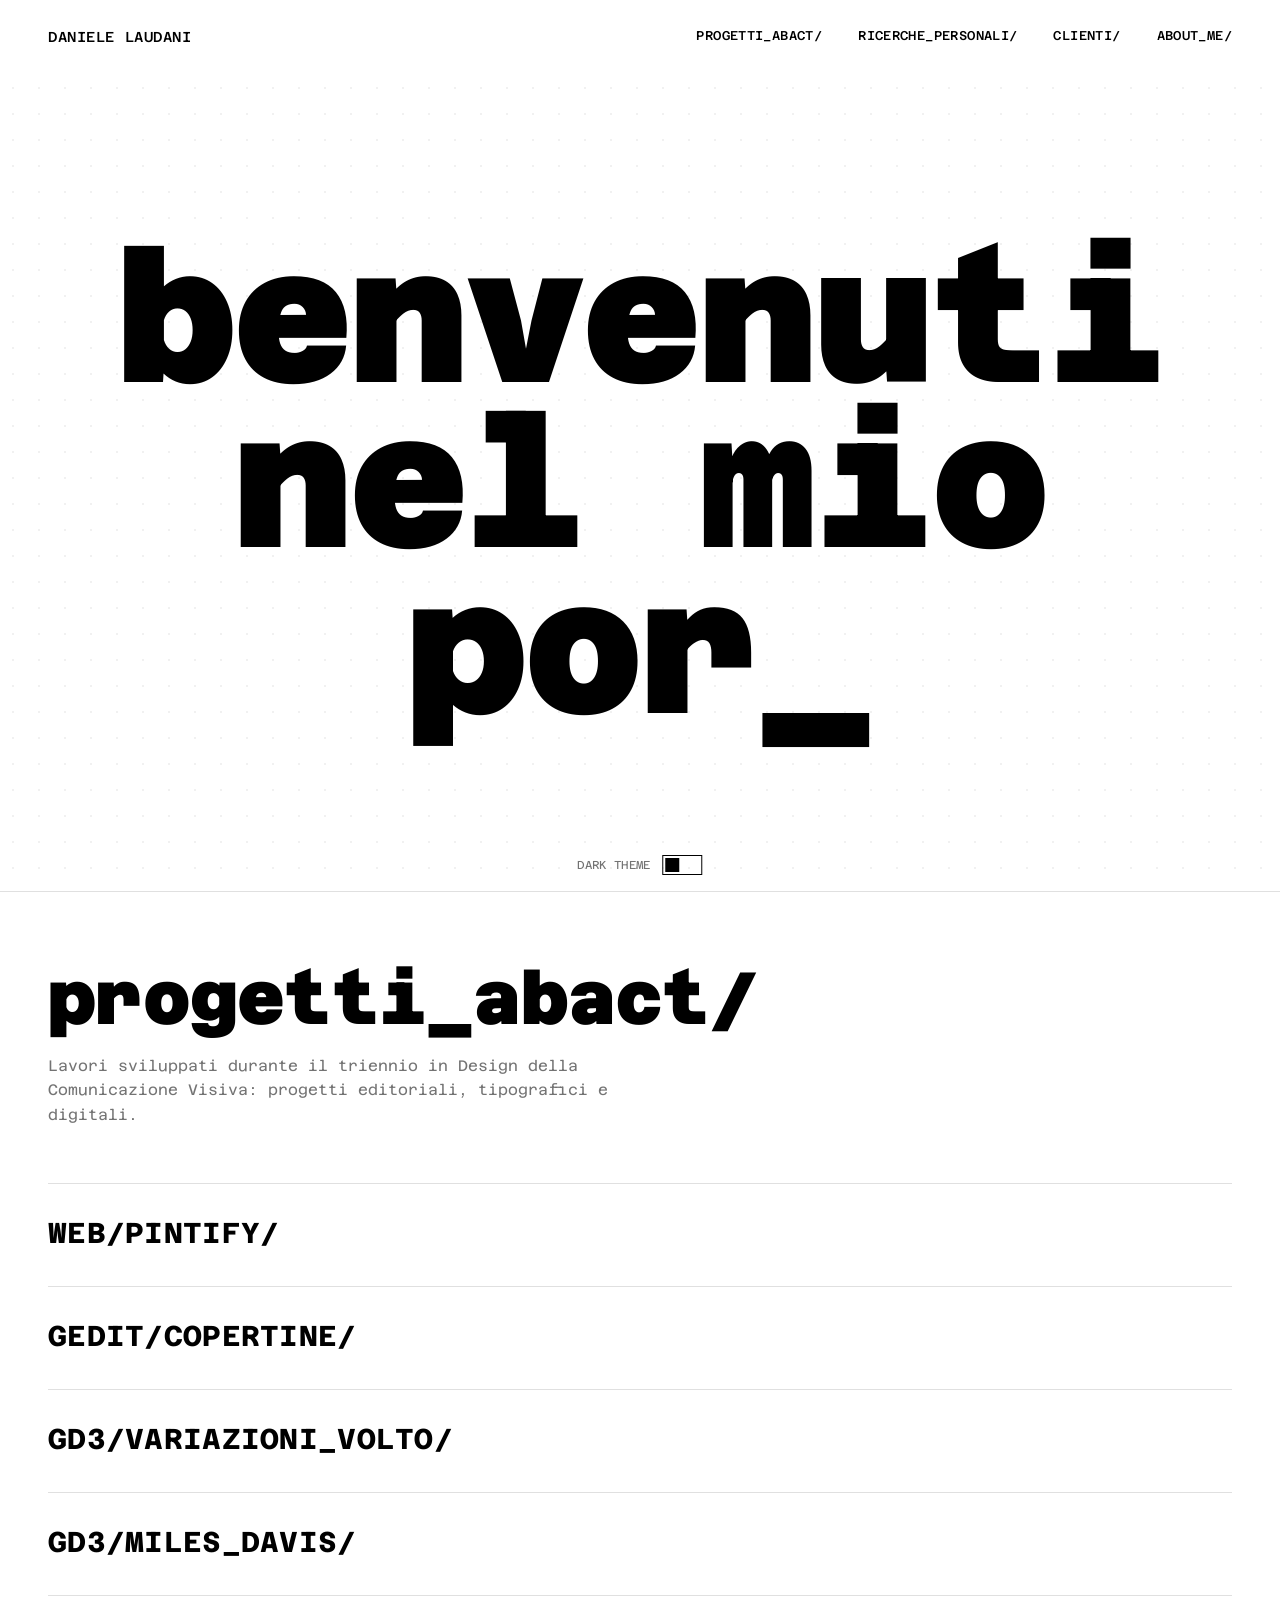
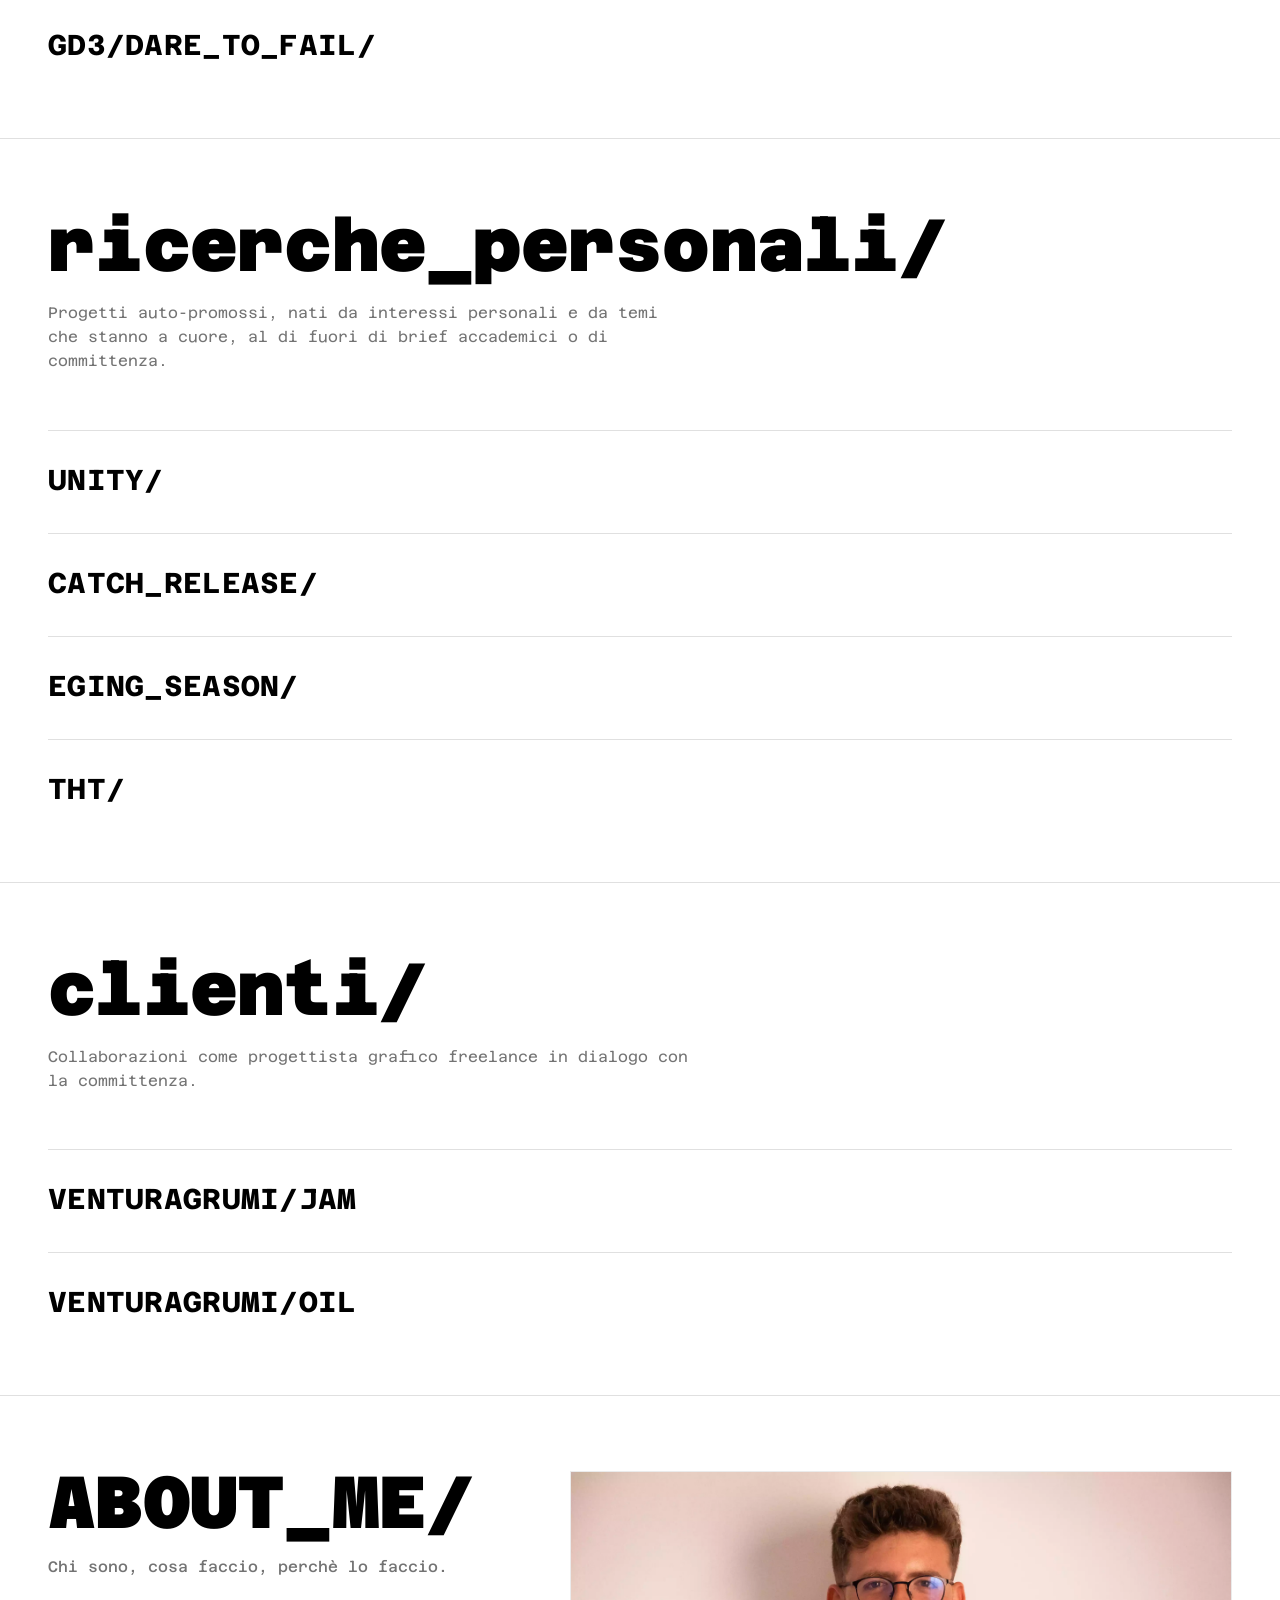
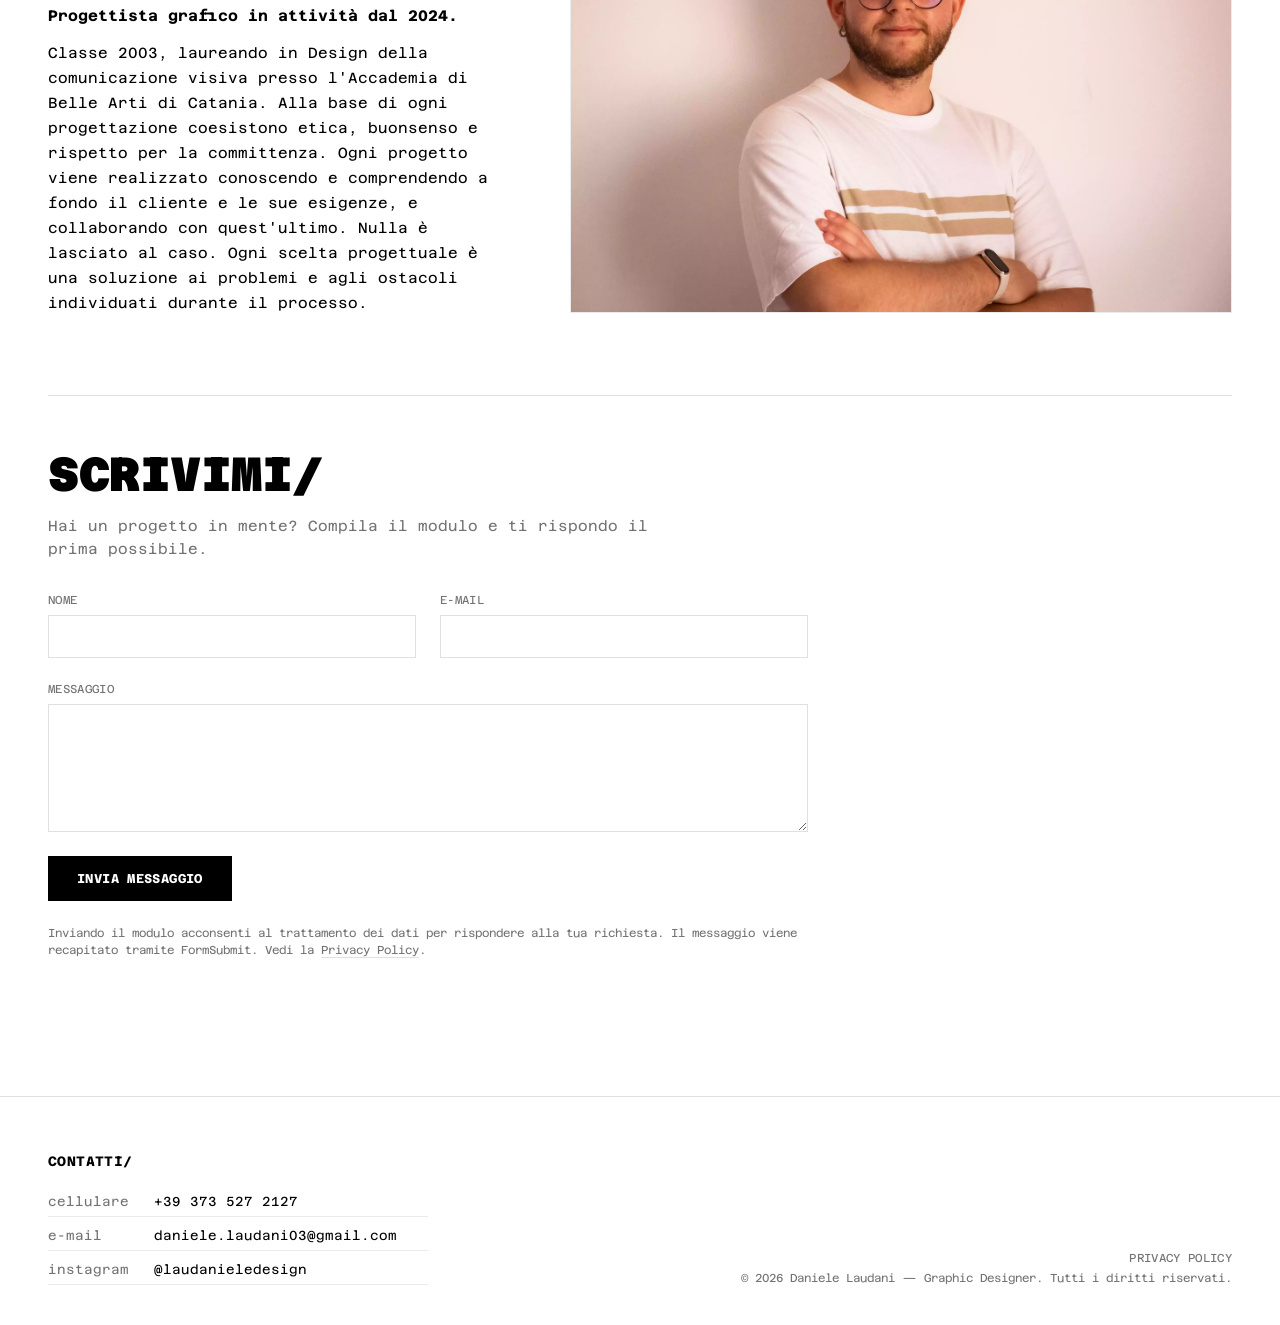
==== commit e30f68c7: "Contact form and responsive fix -Contact form added -Mobile responsive fixed" ====
--- a/index.html
+++ b/index.html
@@ -100,7 +100,7 @@
 <link rel="preconnect" href="https://fonts.googleapis.com">
 <link rel="preconnect" href="https://fonts.gstatic.com" crossorigin>
 <link href="https://fonts.googleapis.com/css2?family=Azeret+Mono:wght@400;500;600;900&display=swap" rel="stylesheet">
-<link rel="stylesheet" href="style.css?v=3">
+<link rel="stylesheet" href="style.css?v=4">
 </head>
 <body>
 
@@ -513,6 +513,35 @@
           <img src="assets/img/img_professionale.png" alt="Ritratto professionale di Daniele Laudani, grafico e graphic designer" loading="lazy" decoding="async">
         </div>
       </div>
+
+      <div class="contact" id="contatti">
+        <h3 class="contact__title">SCRIVIMI/</h3>
+        <p class="contact__intro">Hai un progetto in mente? Compila il modulo e ti rispondo il prima possibile.</p>
+        <form class="contact__form" id="contact-form" action="https://formsubmit.co/info@danielelaudani.it" method="POST">
+          <div class="field">
+            <label for="cf-name">Nome</label>
+            <input type="text" id="cf-name" name="name" autocomplete="name" required maxlength="100">
+          </div>
+          <div class="field">
+            <label for="cf-email">E-mail</label>
+            <input type="email" id="cf-email" name="email" autocomplete="email" required maxlength="150">
+          </div>
+          <div class="field field--full">
+            <label for="cf-message">Messaggio</label>
+            <textarea id="cf-message" name="message" rows="6" required maxlength="3000"></textarea>
+          </div>
+          <input type="text" name="_honey" class="visually-hidden" tabindex="-1" autocomplete="off" aria-hidden="true">
+          <input type="hidden" name="_subject" value="Nuovo messaggio dal portfolio">
+          <input type="hidden" name="_template" value="table">
+          <input type="hidden" name="_captcha" value="false">
+          <input type="hidden" name="_next" value="https://danielelaudani.it/?inviato=1#contatti">
+          <div class="field--full contact__actions">
+            <button type="submit" class="contact__submit">Invia messaggio</button>
+            <p class="contact__status" id="contact-status" role="status" aria-live="polite"></p>
+          </div>
+          <p class="contact__note field--full">Inviando il modulo acconsenti al trattamento dei dati per rispondere alla tua richiesta. Il messaggio viene recapitato tramite FormSubmit. Vedi la <a href="privacy-policy.html">Privacy Policy</a>.</p>
+        </form>
+      </div>
     </section>
 
   </main>
@@ -543,6 +572,6 @@
     </div>
   </footer>
 
-  <script src="script.js?v=2" defer></script>
+  <script src="script.js?v=3" defer></script>
 </body>
 </html>
--- a/style.css
+++ b/style.css
@@ -263,6 +263,109 @@
 
 @media (max-width: 900px){
   .about{ grid-template-columns: 1fr; gap: 40px; padding: 48px 24px 56px; }
+}
+
+/* ---------- CONTACT FORM ---------- */
+.contact{
+  max-width: 1400px;
+  margin: 0 auto;
+  padding: 0 var(--page-pad-x) 96px;
+}
+
+.contact__title{
+  font-weight: 900;
+  font-size: clamp(1.6rem, 5vw, 3rem);
+  line-height: 0.95;
+  letter-spacing: -0.01em;
+  padding-top: 56px;
+  border-top: 1px solid var(--rule);
+}
+
+.contact__intro{
+  margin: 16px 0 32px;
+  max-width: 640px;
+  font-size: 0.92rem;
+  line-height: 1.6;
+  color: var(--muted);
+}
+
+.contact__form{
+  display: grid;
+  grid-template-columns: 1fr 1fr;
+  gap: 24px;
+  max-width: 760px;
+}
+
+.field{ display: flex; flex-direction: column; gap: 8px; min-width: 0; }
+.field--full{ grid-column: 1 / -1; }
+
+.field label{
+  font-size: 0.72rem;
+  text-transform: uppercase;
+  letter-spacing: 0.03em;
+  color: var(--muted);
+}
+
+.field input,
+.field textarea{
+  width: 100%;
+  font: inherit;
+  font-size: 0.92rem;
+  color: var(--fg);
+  background: transparent;
+  border: 1px solid var(--rule);
+  border-radius: 0;
+  padding: 12px 14px;
+  resize: vertical;
+}
+
+.field input:focus,
+.field textarea:focus{
+  outline: none;
+  border-color: var(--fg);
+}
+
+.contact__actions{
+  display: flex;
+  align-items: center;
+  flex-wrap: wrap;
+  gap: 16px 24px;
+}
+
+.contact__submit{
+  font: inherit;
+  font-size: 0.8rem;
+  font-weight: 700;
+  text-transform: uppercase;
+  letter-spacing: 0.03em;
+  color: var(--bg);
+  background: var(--fg);
+  border: 1px solid var(--fg);
+  padding: 14px 28px;
+  cursor: pointer;
+}
+
+.contact__submit:hover,
+.contact__submit:focus-visible{ opacity: 0.7; }
+.contact__submit:disabled{ opacity: 0.4; cursor: wait; }
+
+.contact__status{ font-size: 0.82rem; }
+
+.contact__note{
+  font-size: 0.72rem;
+  line-height: 1.5;
+  color: var(--muted);
+}
+
+.contact__note a{ border-bottom: 1px solid var(--rule); }
+
+@media (max-width: 900px){
+  .contact{ padding: 0 24px 64px; }
+}
+
+@media (max-width: 560px){
+  .contact__form{ grid-template-columns: 1fr; }
+  .contact__submit{ width: 100%; }
 }
 
 /* ---------- LEGAL PAGES ---------- */
@@ -599,10 +702,13 @@
   }
   .page-header{ padding: 48px 24px 40px; }
   .projects{ padding: 0 24px 24px; }
-  .footer{ padding: 40px 24px 32px; }
-  .footer__inner{ grid-template-columns: 1fr; gap: 20px; }
-  .footer__legal{ align-items: flex-start; margin-top: 4px; }
-  .footer__copy{ text-align: left; }
+  .footer{ padding: 40px 24px calc(32px + env(safe-area-inset-bottom)); margin-top: 24px; }
+  .footer__inner{ grid-template-columns: minmax(0, 1fr); gap: 28px; align-items: start; }
+  .footer__label{ margin-bottom: 12px; }
+  .footer__row{ grid-template-columns: 76px minmax(0, 1fr); gap: 12px; max-width: none; }
+  .footer__row dd{ overflow-wrap: anywhere; }
+  .footer__legal{ align-items: flex-start; margin-top: 0; }
+  .footer__copy{ text-align: left; white-space: normal; line-height: 1.5; }
 }
 
 /* ---------- LIGHTBOX ---------- */
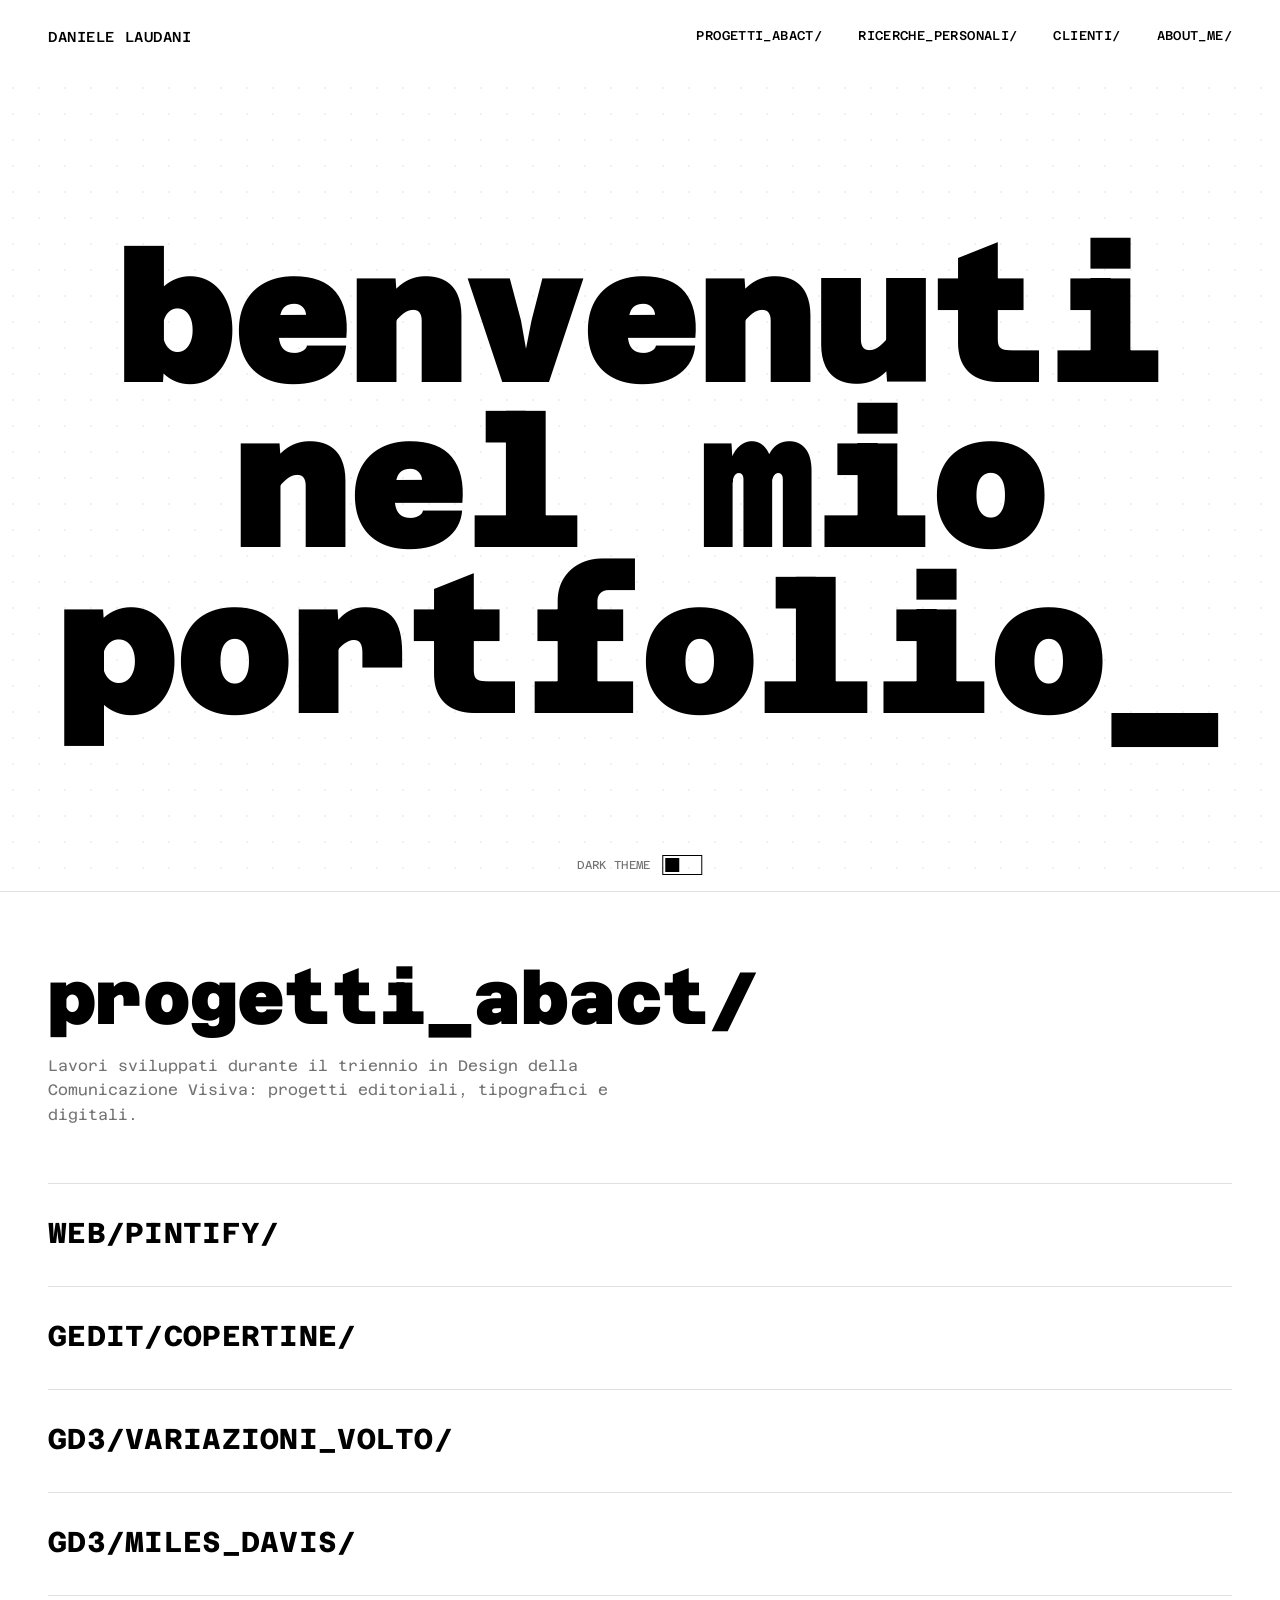
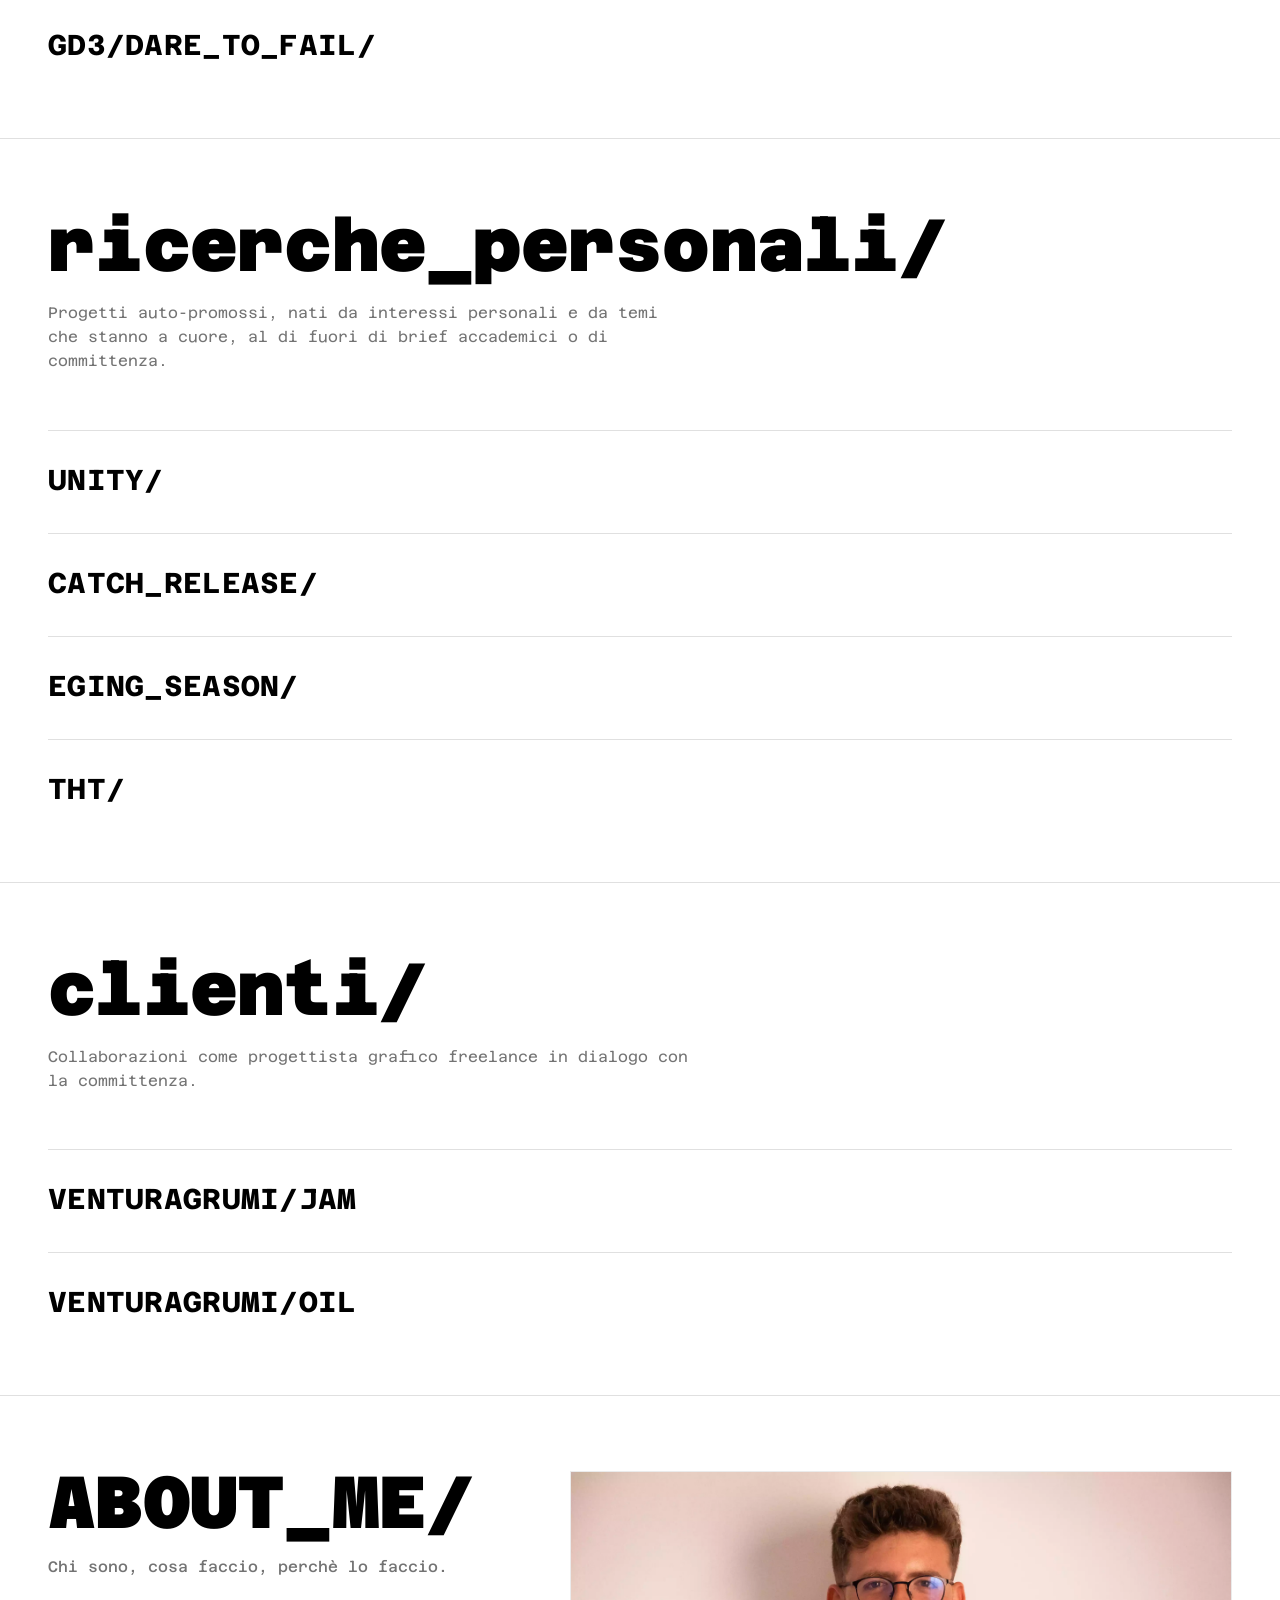
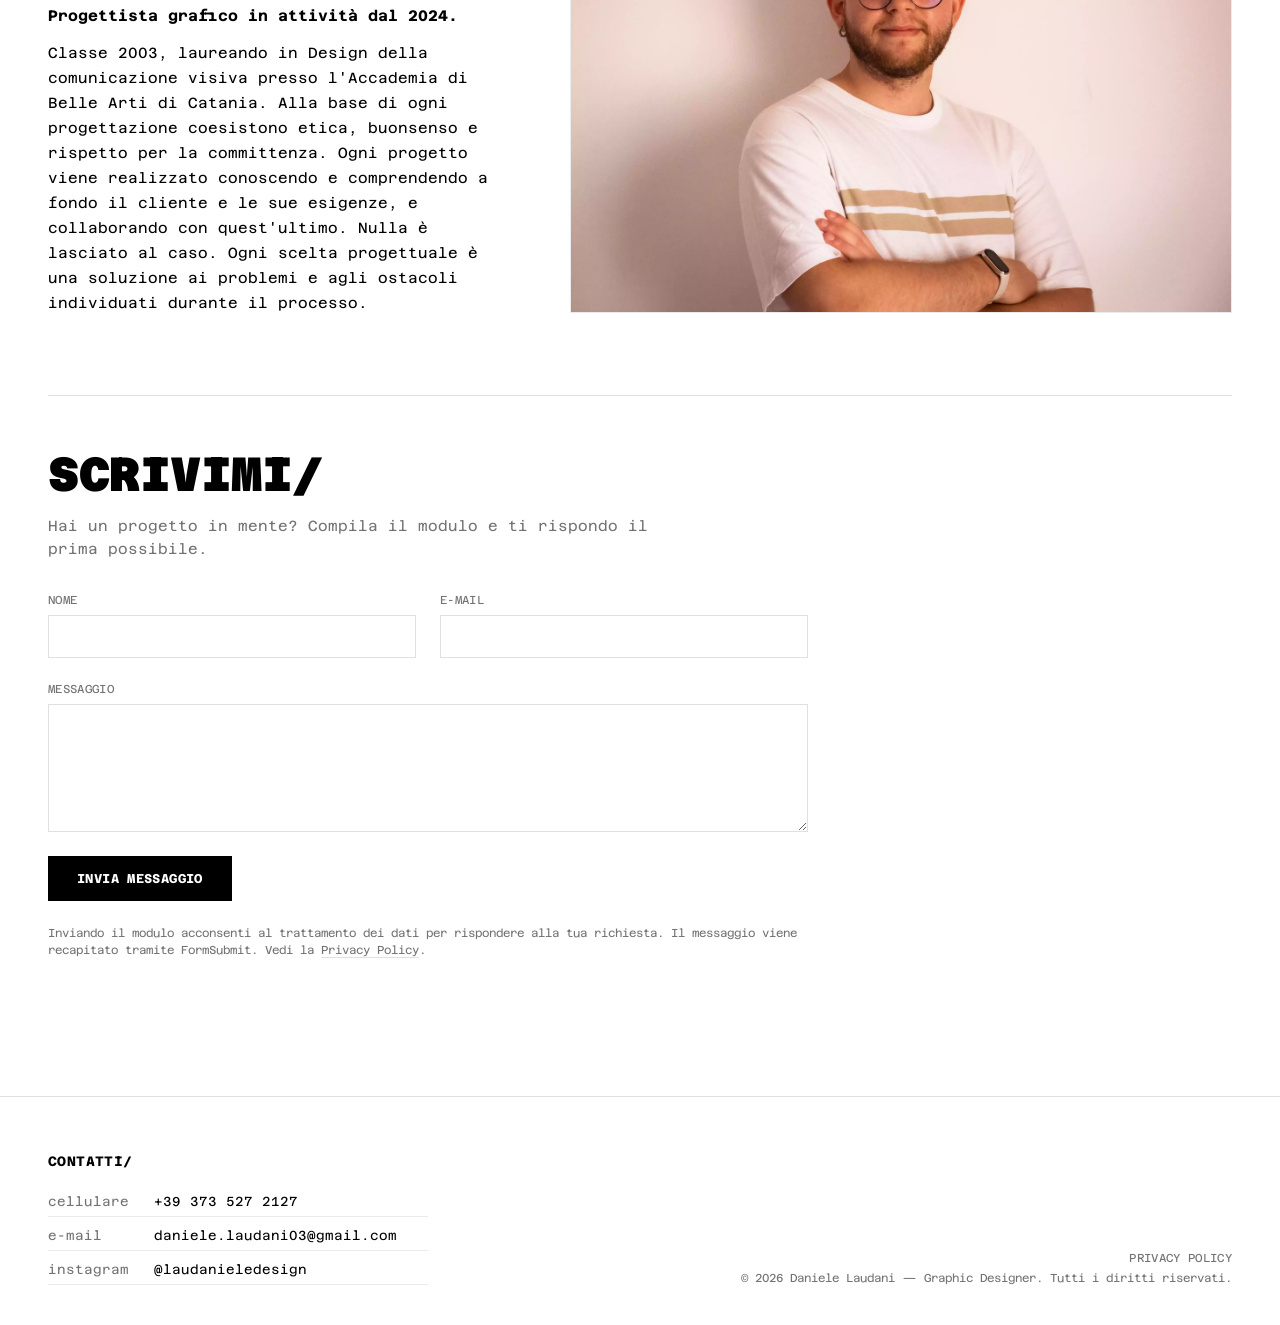
==== commit 3b05d720: "Captcha enabled" ====
--- a/index.html
+++ b/index.html
@@ -533,7 +533,7 @@
           <input type="text" name="_honey" class="visually-hidden" tabindex="-1" autocomplete="off" aria-hidden="true">
           <input type="hidden" name="_subject" value="Nuovo messaggio dal portfolio">
           <input type="hidden" name="_template" value="table">
-          <input type="hidden" name="_captcha" value="false">
+          <input type="hidden" name="_captcha" value="true">
           <input type="hidden" name="_next" value="https://danielelaudani.it/?inviato=1#contatti">
           <div class="field--full contact__actions">
             <button type="submit" class="contact__submit">Invia messaggio</button>
